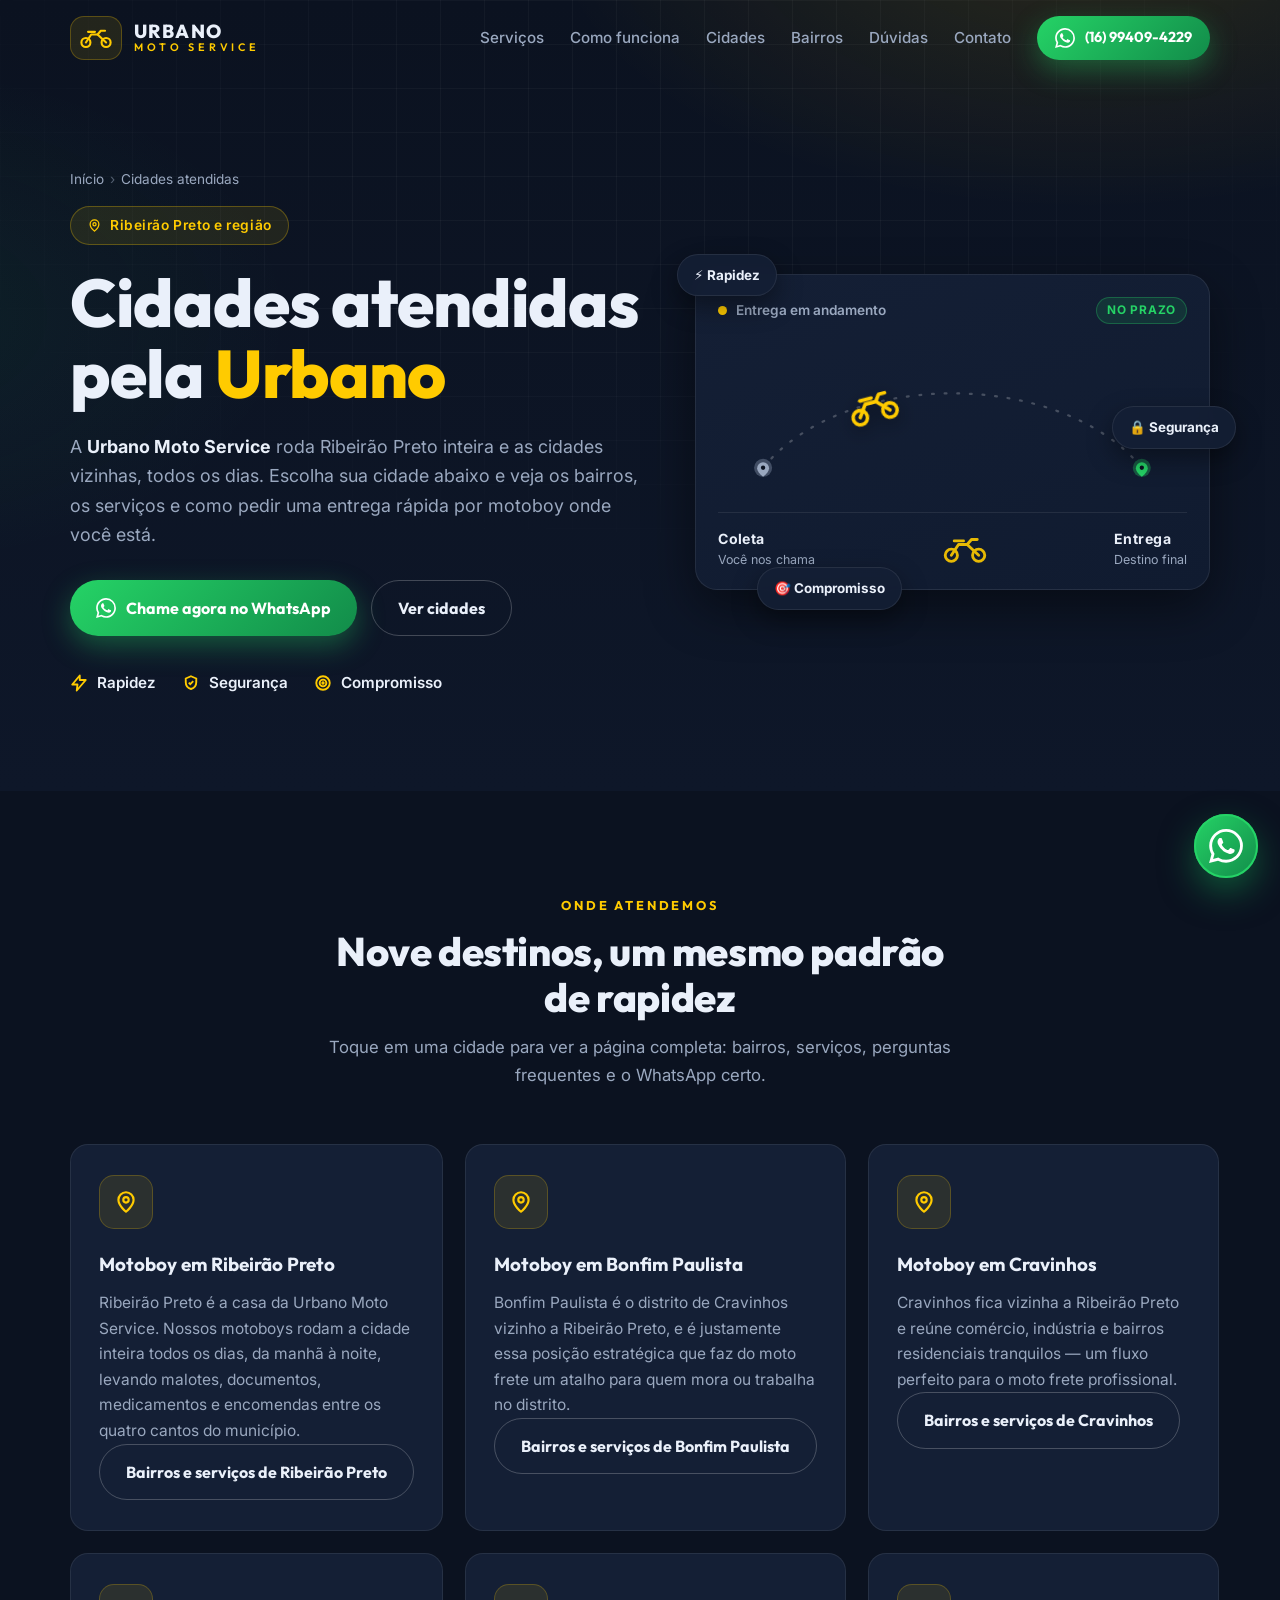
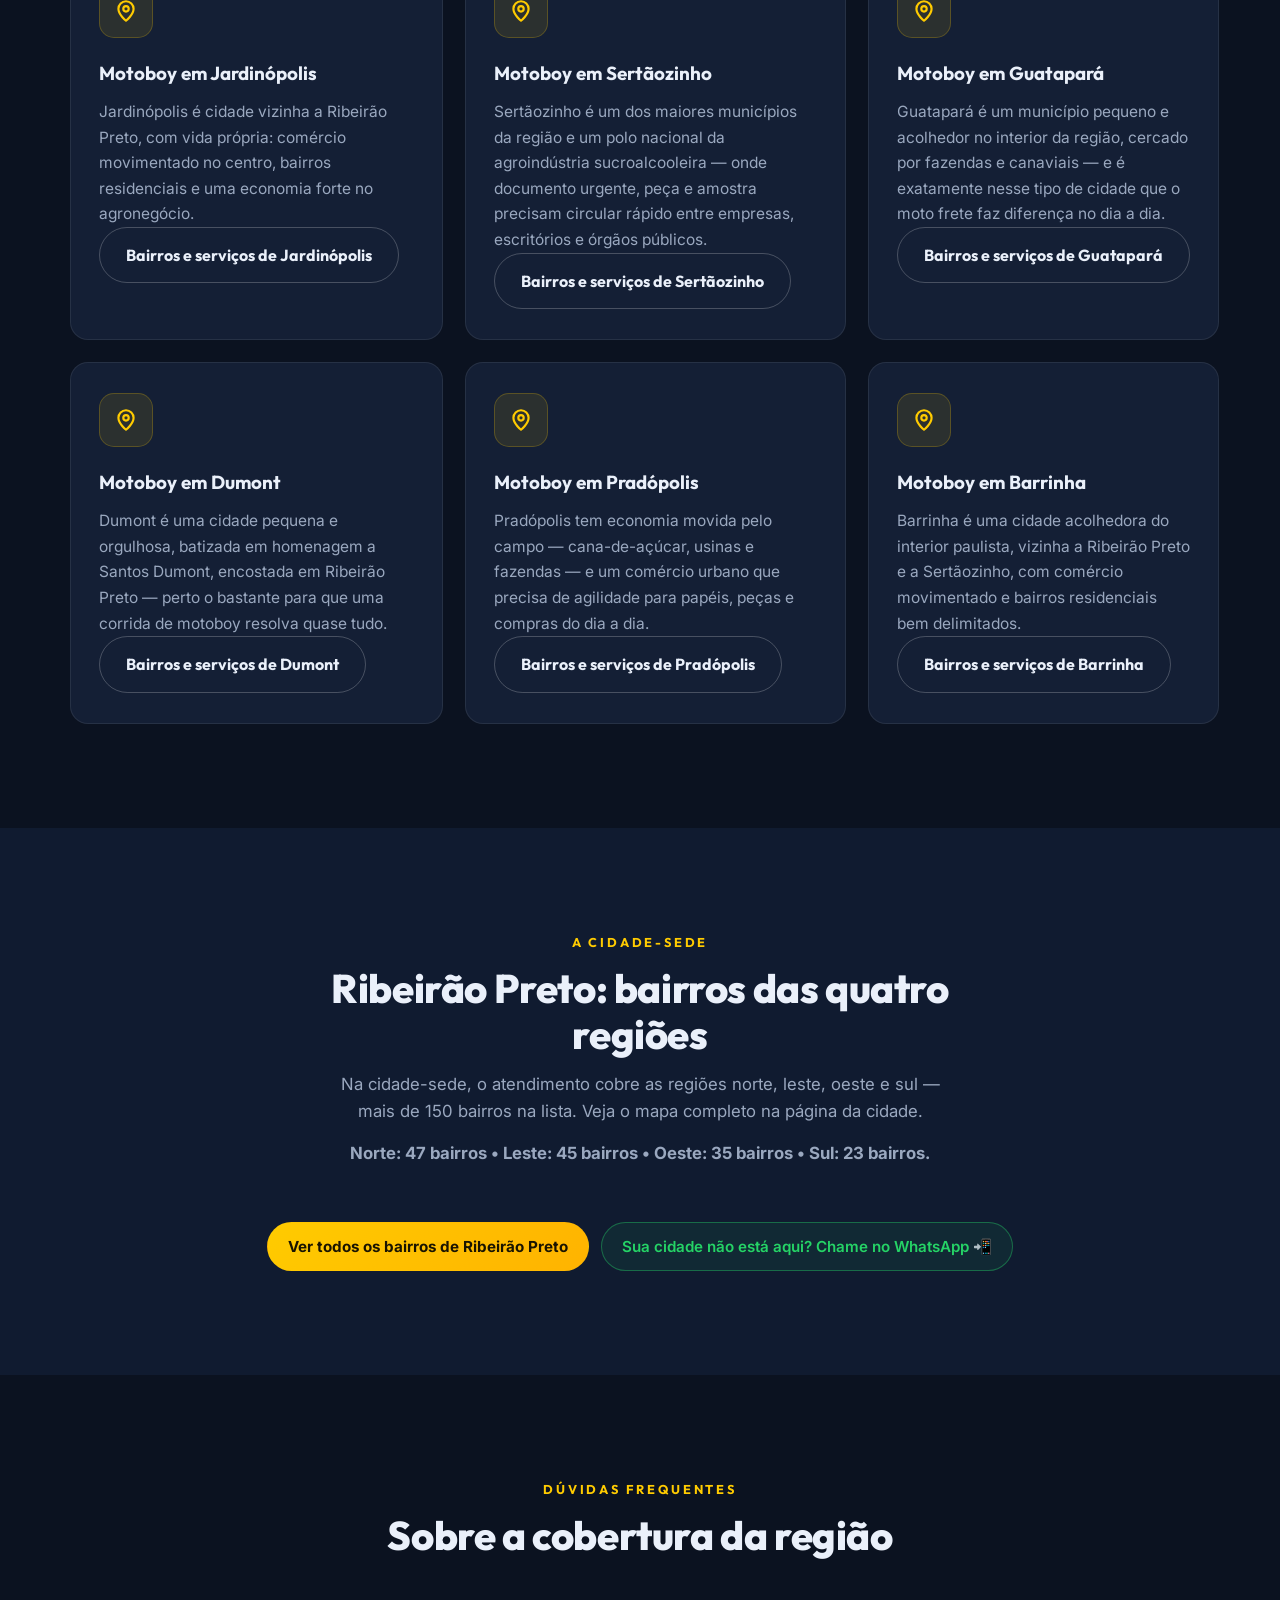
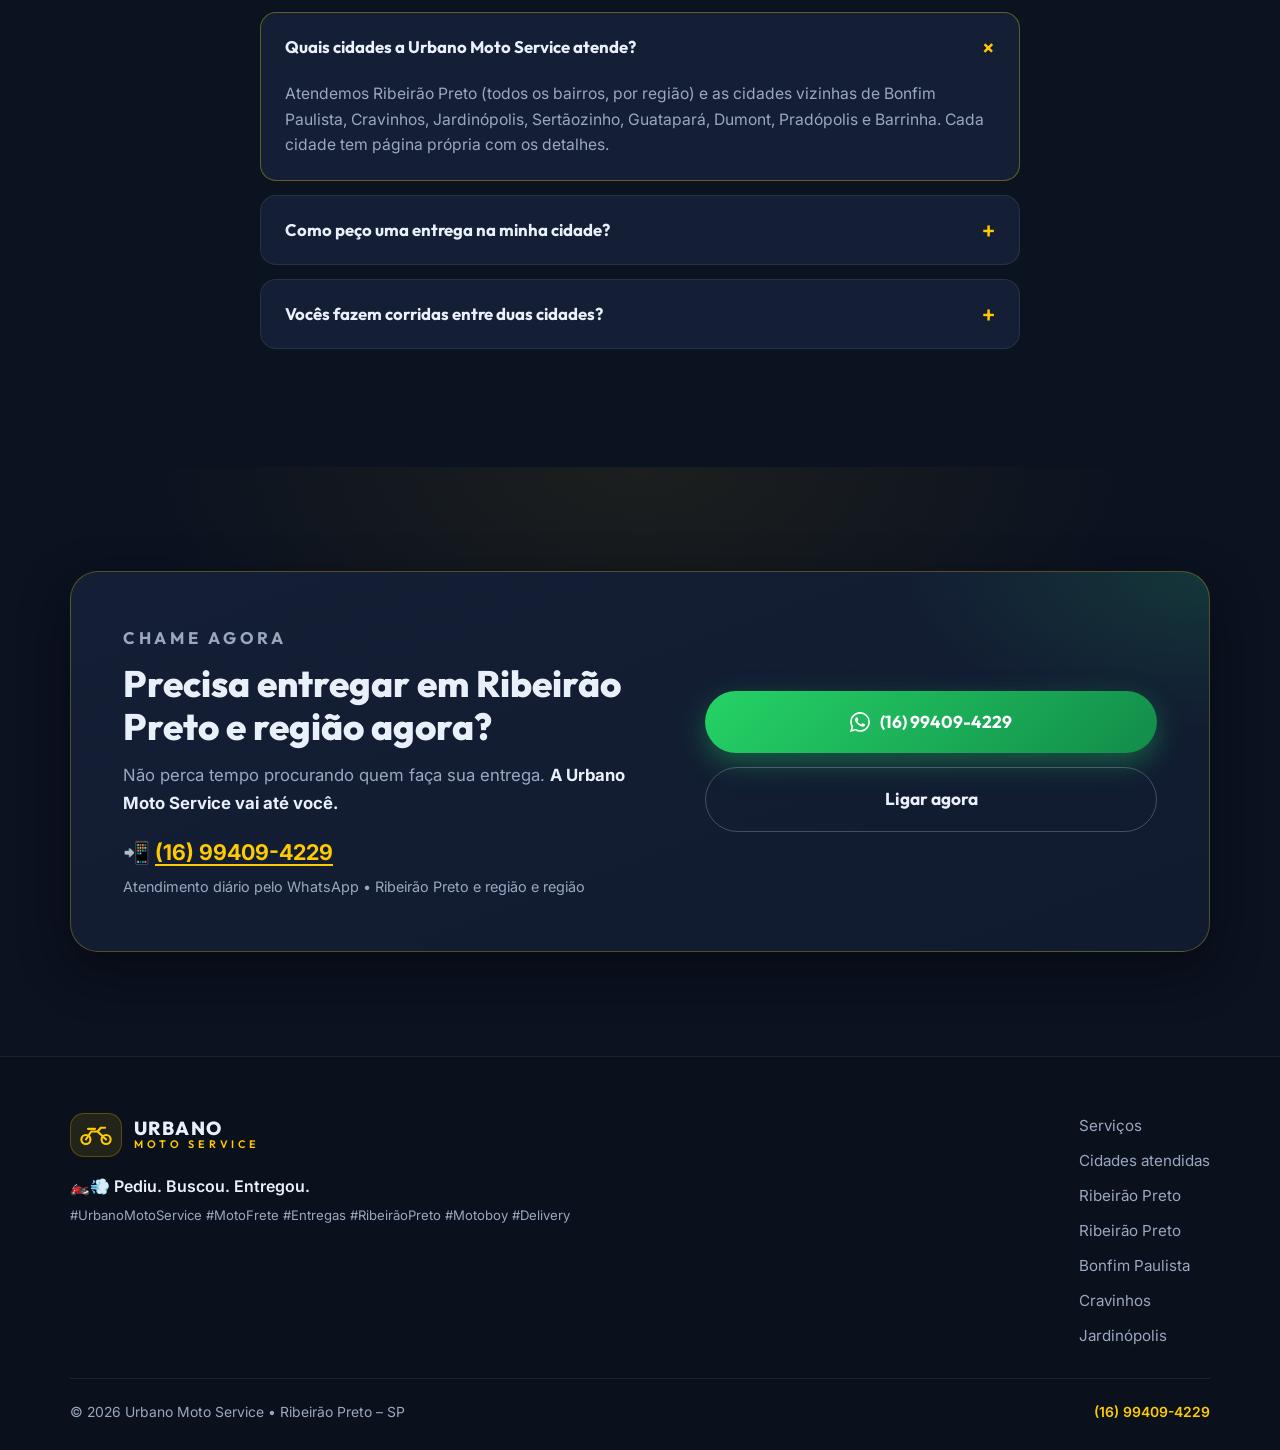
==== cidades-atendidas/index.html @ 1e32a09d "SEO regional estilo Loggi: paginas por cidade com bairros, hub cidades-atendidas, novo WhatsApp (16)" ====
<!DOCTYPE html>
<html lang="pt-BR">
<head>
  <meta charset="UTF-8">
  <meta name="viewport" content="width=device-width, initial-scale=1.0">
  <title>Cidades Atendidas | Urbano Moto Service — Ribeirão Preto e Região</title>
  <meta name="description" content="Conheça as cidades e bairros atendidos pela Urbano Moto Service: Ribeirão Preto, Bonfim Paulista, Cravinhos, Jardinópolis, Sertãozinho, Guatapará, Dumont, Pradópolis e Barrinha. WhatsApp (16) 99409-4229.">
  <meta name="author" content="Urbano Moto Service">
  <meta name="robots" content="index, follow, max-image-preview:large, max-snippet:-1, max-video-preview:-1">
  <meta name="geo.region" content="BR-SP">
  <meta name="geo.placename" content="Ribeirão Preto">
  <meta name="theme-color" content="#0B1220">
  <link rel="canonical" href="https://entregasribeiraopreto.com.br/cidades-atendidas/">
  <link rel="icon" href="data:image/svg+xml,%3Csvg xmlns='http://www.w3.org/2000/svg' viewBox='0 0 64 64'%3E%3Crect width='64' height='64' rx='14' fill='%23FFCB00'/%3E%3Ccircle cx='18' cy='42' r='9' fill='none' stroke='%230B1220' stroke-width='5'/%3E%3Ccircle cx='47' cy='42' r='9' fill='none' stroke='%230B1220' stroke-width='5'/%3E%3Cpath d='M18 42 27 26h11l9 16' fill='none' stroke='%230B1220' stroke-width='5' stroke-linecap='round' stroke-linejoin='round'/%3E%3Cpath d='M38 26l5-8h7' fill='none' stroke='%230B1220' stroke-width='5' stroke-linecap='round'/%3E%3C/svg%3E">

  <meta property="og:type" content="website">
  <meta property="og:site_name" content="Urbano Moto Service">
  <meta property="og:title" content="Cidades Atendidas | Urbano Moto Service — Ribeirão Preto e Região">
  <meta property="og:description" content="Pediu. Buscou. Entregou. Cidades e bairros atendidos pela Urbano Moto Service na região de Ribeirão Preto. WhatsApp (16) 99409-4229.">
  <meta property="og:url" content="https://entregasribeiraopreto.com.br/cidades-atendidas/">
  <meta property="og:locale" content="pt_BR">
  <meta property="og:image" content="https://entregasribeiraopreto.com.br/og-image.png">
  <meta property="og:image:type" content="image/png">
  <meta property="og:image:width" content="1200">
  <meta property="og:image:height" content="630">

  <meta name="twitter:card" content="summary_large_image">
  <meta name="twitter:title" content="Cidades Atendidas | Urbano Moto Service — Ribeirão Preto e Região">
  <meta name="twitter:description" content="Cidades e bairros atendidos pela Urbano Moto Service na região de Ribeirão Preto.">

  <link rel="preconnect" href="https://fonts.googleapis.com">
  <link rel="preconnect" href="https://fonts.gstatic.com" crossorigin>
  <link href="https://fonts.googleapis.com/css2?family=Inter:wght@400;500;600&family=Outfit:wght@500;600;700;800&display=swap" rel="stylesheet">
  <link rel="stylesheet" href="/css/style.css">

  <script type="application/ld+json">
  {
  "@context": "https://schema.org",
  "@type": "LocalBusiness",
  "@id": "https://entregasribeiraopreto.com.br/cidades-atendidas/#business",
  "name": "Urbano Moto Service",
  "slogan": "Pediu. Buscou. Entregou.",
  "telephone": "+5516994094229",
  "url": "https://entregasribeiraopreto.com.br/cidades-atendidas/",
  "image": "https://entregasribeiraopreto.com.br/og-image.png",
  "priceRange": "$",
  "address": {
    "@type": "PostalAddress",
    "streetAddress": "Rua Milton José Robusti, 75",
    "addressLocality": "Ribeirão Preto",
    "addressRegion": "SP",
    "postalCode": "14021-613",
    "addressCountry": "BR"
  },
  "areaServed": [
    {
      "@type": "City",
      "name": "Ribeirão Preto"
    },
    {
      "@type": "City",
      "name": "Bonfim Paulista"
    },
    {
      "@type": "City",
      "name": "Cravinhos"
    },
    {
      "@type": "City",
      "name": "Jardinópolis"
    },
    {
      "@type": "City",
      "name": "Sertãozinho"
    },
    {
      "@type": "City",
      "name": "Guatapará"
    },
    {
      "@type": "City",
      "name": "Dumont"
    },
    {
      "@type": "City",
      "name": "Pradópolis"
    },
    {
      "@type": "City",
      "name": "Barrinha"
    }
  ],
  "contactPoint": {
    "@type": "ContactPoint",
    "contactType": "customer service",
    "telephone": "+5516994094229",
    "url": "https://wa.me/5516994094229",
    "availableLanguage": [
      "pt-BR"
    ]
  }
}
  </script>
</head>
<body id="inicio">

  <header class="header" id="header">
    <div class="container header-inner">
      <a href="/" class="brand" aria-label="Urbano Moto Service — início">
        <span class="brand-badge"><svg viewBox="0 0 64 44" fill="none" stroke="currentColor" stroke-width="4" stroke-linecap="round" stroke-linejoin="round" aria-hidden="true"><circle cx="13" cy="31" r="8.5"/><circle cx="51" cy="31" r="8.5"/><path d="M13 31 L23 16 H35 L51 31"/><path d="M35 16 L41 9 H49"/><path d="M17 11 H30"/></svg></span>
        <span class="brand-text">
          <strong>URBANO</strong>
          <small>MOTO SERVICE</small>
        </span>
      </a>
      <nav class="nav" id="nav" aria-label="Navegação principal">
        <a href="/#servicos">Serviços</a>
        <a href="/#como-funciona">Como funciona</a>
        <a href="/cidades-atendidas/">Cidades</a>
        <a href="#bairros">Bairros</a>
        <a href="#faq">Dúvidas</a>
        <a href="#contato">Contato</a>
        <a class="btn btn-wa btn-sm nav-cta" target="_blank" rel="noopener" href="https://wa.me/5516994094229?text=Ol%C3%A1%21%20Vim%20pelo%20site%20da%20Urbano%20Moto%20Service%20e%20quero%20solicitar%20uma%20entrega%20em%20Ribeir%C3%A3o%20Preto%20e%20regi%C3%A3o.">
          <svg viewBox="0 0 24 24" aria-hidden="true"><path fill="currentColor" d="M17.472 14.382c-.297-.149-1.758-.867-2.03-.967-.273-.099-.471-.148-.67.15-.197.297-.767.966-.94 1.164-.173.199-.347.223-.644.075-.297-.15-1.255-.463-2.39-1.475-.883-.788-1.48-1.761-1.653-2.059-.173-.297-.018-.458.13-.606.134-.133.298-.347.446-.52.149-.174.198-.298.298-.497.099-.198.05-.371-.025-.52-.075-.149-.669-1.612-.916-2.207-.242-.579-.487-.5-.669-.51-.173-.008-.371-.01-.57-.01-.198 0-.52.074-.792.372-.272.297-1.04 1.016-1.04 2.479 0 1.462 1.065 2.875 1.213 3.074.149.198 2.096 3.2 5.077 4.487.709.306 1.262.489 1.694.625.712.227 1.36.195 1.871.118.571-.085 1.758-.719 2.006-1.413.248-.694.248-1.289.173-1.413-.074-.124-.272-.198-.57-.347m-5.421 7.403h-.004a9.87 9.87 0 0 1-5.031-1.378l-.361-.214-3.741.982.998-3.648-.235-.374a9.86 9.86 0 0 1-1.51-5.26c.001-5.45 4.436-9.884 9.888-9.884 2.64 0 5.122 1.03 6.988 2.898a9.825 9.825 0 0 1 2.893 6.994c-.003 5.45-4.437 9.884-9.885 9.884m8.413-18.297A11.815 11.815 0 0 0 12.05 0C5.495 0 .16 5.335.157 11.892c0 2.096.547 4.142 1.588 5.945L.057 24l6.305-1.654a11.882 11.882 0 0 0 5.683 1.448h.005c6.554 0 11.89-5.335 11.893-11.893a11.821 11.821 0 0 0-3.48-8.413Z"/></svg>
          (16) 99409-4229
        </a>
      </nav>
      <button class="nav-toggle" id="nav-toggle" aria-label="Abrir menu" aria-expanded="false" aria-controls="nav">
        <span></span><span></span><span></span>
      </button>
    </div>
  </header>

  <main>
    <!-- ===================== HERO ===================== -->
    <section class="hero">
      <div class="hero-bg" aria-hidden="true"></div>
      <div class="container hero-grid">
        <div class="hero-copy">
          <nav class="breadcrumbs" aria-label="Você está aqui">
            <a href="/">Início</a><span class="bc-sep">›</span>
            <span>Cidades atendidas</span>
          </nav>
          <p class="hero-tag"><svg viewBox="0 0 24 24" fill="none" stroke="currentColor" stroke-width="2" aria-hidden="true"><path d="M12 21s-7-5.5-7-11a7 7 0 0 1 14 0c0 5.5-7 11-7 11z"/><circle cx="12" cy="10" r="2.5"/></svg> Ribeirão Preto e região</p>
          <h1>Cidades atendidas pela <em>Urbano</em></h1>
          <p class="hero-sub">
            A <strong>Urbano Moto Service</strong> roda Ribeirão Preto inteira e as cidades vizinhas,
            todos os dias. Escolha sua cidade abaixo e veja os bairros, os serviços e como pedir
            uma entrega rápida por motoboy onde você está.
          </p>
          <div class="hero-actions">
            <a class="btn btn-wa" target="_blank" rel="noopener" href="https://wa.me/5516994094229?text=Ol%C3%A1%21%20Vim%20pelo%20site%20da%20Urbano%20Moto%20Service%20e%20quero%20solicitar%20uma%20entrega%20em%20Ribeir%C3%A3o%20Preto%20e%20regi%C3%A3o.">
              <svg viewBox="0 0 24 24" aria-hidden="true"><path fill="currentColor" d="M17.472 14.382c-.297-.149-1.758-.867-2.03-.967-.273-.099-.471-.148-.67.15-.197.297-.767.966-.94 1.164-.173.199-.347.223-.644.075-.297-.15-1.255-.463-2.39-1.475-.883-.788-1.48-1.761-1.653-2.059-.173-.297-.018-.458.13-.606.134-.133.298-.347.446-.52.149-.174.198-.298.298-.497.099-.198.05-.371-.025-.52-.075-.149-.669-1.612-.916-2.207-.242-.579-.487-.5-.669-.51-.173-.008-.371-.01-.57-.01-.198 0-.52.074-.792.372-.272.297-1.04 1.016-1.04 2.479 0 1.462 1.065 2.875 1.213 3.074.149.198 2.096 3.2 5.077 4.487.709.306 1.262.489 1.694.625.712.227 1.36.195 1.871.118.571-.085 1.758-.719 2.006-1.413.248-.694.248-1.289.173-1.413-.074-.124-.272-.198-.57-.347m-5.421 7.403h-.004a9.87 9.87 0 0 1-5.031-1.378l-.361-.214-3.741.982.998-3.648-.235-.374a9.86 9.86 0 0 1-1.51-5.26c.001-5.45 4.436-9.884 9.888-9.884 2.64 0 5.122 1.03 6.988 2.898a9.825 9.825 0 0 1 2.893 6.994c-.003 5.45-4.437 9.884-9.885 9.884m8.413-18.297A11.815 11.815 0 0 0 12.05 0C5.495 0 .16 5.335.157 11.892c0 2.096.547 4.142 1.588 5.945L.057 24l6.305-1.654a11.882 11.882 0 0 0 5.683 1.448h.005c6.554 0 11.89-5.335 11.893-11.893a11.821 11.821 0 0 0-3.48-8.413Z"/></svg>
              Chame agora no WhatsApp
            </a>
            <a class="btn btn-ghost" href="#cidades">Ver cidades</a>
          </div>
          <ul class="hero-feats">
            <li><svg viewBox="0 0 24 24" fill="none" stroke="currentColor" stroke-width="2.5" aria-hidden="true"><path d="M13 2 3 14h7l-1 8 12-14h-8l0-6z" stroke-linejoin="round"/></svg> Rapidez</li>
            <li><svg viewBox="0 0 24 24" fill="none" stroke="currentColor" stroke-width="2.5" aria-hidden="true"><path d="M12 3l7 3v5c0 5-3.5 8-7 9-3.5-1-7-4-7-9V6l7-3z"/><path d="M9 11.5l2 2 4-4"/></svg> Segurança</li>
            <li><svg viewBox="0 0 24 24" fill="none" stroke="currentColor" stroke-width="2.5" aria-hidden="true"><circle cx="12" cy="12" r="9"/><circle cx="12" cy="12" r="4.5"/><circle cx="12" cy="12" r="1" fill="currentColor"/></svg> Compromisso</li>
          </ul>
        </div>

        <div class="hero-visual" aria-hidden="true">
          <div class="route-card">
            <div class="route-card-head">
              <span class="route-dot"></span> Entrega em andamento
              <span class="route-eta">no prazo</span>
            </div>
            <svg class="route-svg" viewBox="0 0 520 210">
              <path class="route-path" d="M50 155 C140 45 380 45 470 155" />
              <g class="pin pin-start" transform="translate(50,155)">
                <circle class="pulse" r="10"/>
                <path d="M0 10c-4.4-3.6-6.6-6.4-6.6-9.4a6.6 6.6 0 1 1 13.2 0c0 3-2.2 5.8-6.6 9.4z"/>
                <circle cx="0" cy="0" r="2.4"/>
              </g>
              <g class="pin pin-end" transform="translate(470,155)">
                <circle class="pulse" r="10"/>
                <path d="M0 10c-4.4-3.6-6.6-6.4-6.6-9.4a6.6 6.6 0 1 1 13.2 0c0 3-2.2 5.8-6.6 9.4z"/>
                <circle cx="0" cy="0" r="2.4"/>
              </g>
              <g class="moto-rider">
                <animateMotion dur="9s" repeatCount="indefinite" rotate="auto" path="M50 155 C140 45 380 45 470 155"/>
                <g fill="none" stroke="#FFCB00" stroke-width="4" stroke-linecap="round" stroke-linejoin="round">
                  <circle cx="-17" cy="12" r="8"/>
                  <circle cx="17" cy="12" r="8"/>
                  <path d="M-17 12 L-8 -1 H4 L17 12"/>
                  <path d="M4 -1 L9 -8 H16"/>
                  <path d="M-13 -6 H0"/>
                </g>
              </g>
            </svg>
            <div class="route-card-foot">
              <div><strong>Coleta</strong><span>Você nos chama</span></div>
              <div class="route-card-foot-mid"><svg viewBox="0 0 64 44" fill="none" stroke="#FFCB00" stroke-width="4" stroke-linecap="round" stroke-linejoin="round"><circle cx="13" cy="31" r="8.5"/><circle cx="51" cy="31" r="8.5"/><path d="M13 31 L23 16 H35 L51 31"/><path d="M35 16 L41 9 H49"/><path d="M17 11 H30"/></svg></div>
              <div><strong>Entrega</strong><span>Destino final</span></div>
            </div>
          </div>
          <div class="chip chip-1">⚡ Rapidez</div>
          <div class="chip chip-2">🔒 Segurança</div>
          <div class="chip chip-3">🎯 Compromisso</div>
        </div>
      </div>
    </section>

    <!-- ===================== CIDADES ===================== -->
    <section class="section" id="cidades">
      <div class="container">
        <div class="section-head reveal">
          <p class="kicker">Onde atendemos</p>
          <h2>Nove destinos, um mesmo padrão de rapidez</h2>
          <p class="section-sub">Toque em uma cidade para ver a página completa: bairros, serviços, perguntas frequentes e o WhatsApp certo.</p>
        </div>
        <div class="grid grid-3">
          <article class="card reveal">
            <div class="card-icon"><svg viewBox="0 0 24 24" fill="none" stroke="currentColor" stroke-width="2" stroke-linecap="round" stroke-linejoin="round" aria-hidden="true"><path d="M12 21s-7-5.5-7-11a7 7 0 0 1 14 0c0 5.5-7 11-7 11z"/><circle cx="12" cy="10" r="2.5"/></svg></div>
            <h3>Motoboy em Ribeirão Preto</h3>
            <p>Ribeirão Preto é a casa da Urbano Moto Service. Nossos motoboys rodam a cidade inteira todos os dias, da manhã à noite, levando malotes, documentos, medicamentos e encomendas entre os quatro cantos do município.</p>
            <a class="btn btn-ghost" href="/entrega-rapida-por-motoboys-em-ribeirao-preto/">Bairros e serviços de Ribeirão Preto</a>
          </article>
          <article class="card reveal">
            <div class="card-icon"><svg viewBox="0 0 24 24" fill="none" stroke="currentColor" stroke-width="2" stroke-linecap="round" stroke-linejoin="round" aria-hidden="true"><path d="M12 21s-7-5.5-7-11a7 7 0 0 1 14 0c0 5.5-7 11-7 11z"/><circle cx="12" cy="10" r="2.5"/></svg></div>
            <h3>Motoboy em Bonfim Paulista</h3>
            <p>Bonfim Paulista é o distrito de Cravinhos vizinho a Ribeirão Preto, e é justamente essa posição estratégica que faz do moto frete um atalho para quem mora ou trabalha no distrito.</p>
            <a class="btn btn-ghost" href="/entrega-rapida-por-motoboys-em-bonfim-paulista/">Bairros e serviços de Bonfim Paulista</a>
          </article>
          <article class="card reveal">
            <div class="card-icon"><svg viewBox="0 0 24 24" fill="none" stroke="currentColor" stroke-width="2" stroke-linecap="round" stroke-linejoin="round" aria-hidden="true"><path d="M12 21s-7-5.5-7-11a7 7 0 0 1 14 0c0 5.5-7 11-7 11z"/><circle cx="12" cy="10" r="2.5"/></svg></div>
            <h3>Motoboy em Cravinhos</h3>
            <p>Cravinhos fica vizinha a Ribeirão Preto e reúne comércio, indústria e bairros residenciais tranquilos — um fluxo perfeito para o moto frete profissional.</p>
            <a class="btn btn-ghost" href="/entrega-rapida-por-motoboys-em-cravinhos/">Bairros e serviços de Cravinhos</a>
          </article>
          <article class="card reveal">
            <div class="card-icon"><svg viewBox="0 0 24 24" fill="none" stroke="currentColor" stroke-width="2" stroke-linecap="round" stroke-linejoin="round" aria-hidden="true"><path d="M12 21s-7-5.5-7-11a7 7 0 0 1 14 0c0 5.5-7 11-7 11z"/><circle cx="12" cy="10" r="2.5"/></svg></div>
            <h3>Motoboy em Jardinópolis</h3>
            <p>Jardinópolis é cidade vizinha a Ribeirão Preto, com vida própria: comércio movimentado no centro, bairros residenciais e uma economia forte no agronegócio.</p>
            <a class="btn btn-ghost" href="/entrega-rapida-por-motoboys-em-jardinopolis/">Bairros e serviços de Jardinópolis</a>
          </article>
          <article class="card reveal">
            <div class="card-icon"><svg viewBox="0 0 24 24" fill="none" stroke="currentColor" stroke-width="2" stroke-linecap="round" stroke-linejoin="round" aria-hidden="true"><path d="M12 21s-7-5.5-7-11a7 7 0 0 1 14 0c0 5.5-7 11-7 11z"/><circle cx="12" cy="10" r="2.5"/></svg></div>
            <h3>Motoboy em Sertãozinho</h3>
            <p>Sertãozinho é um dos maiores municípios da região e um polo nacional da agroindústria sucroalcooleira — onde documento urgente, peça e amostra precisam circular rápido entre empresas, escritórios e órgãos públicos.</p>
            <a class="btn btn-ghost" href="/entrega-rapida-por-motoboys-em-sertaozinho/">Bairros e serviços de Sertãozinho</a>
          </article>
          <article class="card reveal">
            <div class="card-icon"><svg viewBox="0 0 24 24" fill="none" stroke="currentColor" stroke-width="2" stroke-linecap="round" stroke-linejoin="round" aria-hidden="true"><path d="M12 21s-7-5.5-7-11a7 7 0 0 1 14 0c0 5.5-7 11-7 11z"/><circle cx="12" cy="10" r="2.5"/></svg></div>
            <h3>Motoboy em Guatapará</h3>
            <p>Guatapará é um município pequeno e acolhedor no interior da região, cercado por fazendas e canaviais — e é exatamente nesse tipo de cidade que o moto frete faz diferença no dia a dia.</p>
            <a class="btn btn-ghost" href="/entrega-rapida-por-motoboys-em-guatapara/">Bairros e serviços de Guatapará</a>
          </article>
          <article class="card reveal">
            <div class="card-icon"><svg viewBox="0 0 24 24" fill="none" stroke="currentColor" stroke-width="2" stroke-linecap="round" stroke-linejoin="round" aria-hidden="true"><path d="M12 21s-7-5.5-7-11a7 7 0 0 1 14 0c0 5.5-7 11-7 11z"/><circle cx="12" cy="10" r="2.5"/></svg></div>
            <h3>Motoboy em Dumont</h3>
            <p>Dumont é uma cidade pequena e orgulhosa, batizada em homenagem a Santos Dumont, encostada em Ribeirão Preto — perto o bastante para que uma corrida de motoboy resolva quase tudo.</p>
            <a class="btn btn-ghost" href="/entrega-rapida-por-motoboys-em-dumont/">Bairros e serviços de Dumont</a>
          </article>
          <article class="card reveal">
            <div class="card-icon"><svg viewBox="0 0 24 24" fill="none" stroke="currentColor" stroke-width="2" stroke-linecap="round" stroke-linejoin="round" aria-hidden="true"><path d="M12 21s-7-5.5-7-11a7 7 0 0 1 14 0c0 5.5-7 11-7 11z"/><circle cx="12" cy="10" r="2.5"/></svg></div>
            <h3>Motoboy em Pradópolis</h3>
            <p>Pradópolis tem economia movida pelo campo — cana-de-açúcar, usinas e fazendas — e um comércio urbano que precisa de agilidade para papéis, peças e compras do dia a dia.</p>
            <a class="btn btn-ghost" href="/entrega-rapida-por-motoboys-em-pradopolis/">Bairros e serviços de Pradópolis</a>
          </article>
          <article class="card reveal">
            <div class="card-icon"><svg viewBox="0 0 24 24" fill="none" stroke="currentColor" stroke-width="2" stroke-linecap="round" stroke-linejoin="round" aria-hidden="true"><path d="M12 21s-7-5.5-7-11a7 7 0 0 1 14 0c0 5.5-7 11-7 11z"/><circle cx="12" cy="10" r="2.5"/></svg></div>
            <h3>Motoboy em Barrinha</h3>
            <p>Barrinha é uma cidade acolhedora do interior paulista, vizinha a Ribeirão Preto e a Sertãozinho, com comércio movimentado e bairros residenciais bem delimitados.</p>
            <a class="btn btn-ghost" href="/entrega-rapida-por-motoboys-em-barrinha/">Bairros e serviços de Barrinha</a>
          </article>
        </div>
      </div>
    </section>

    <!-- ===================== RIBEIRÃO PRETO RESUMO ===================== -->
    <section class="section section-alt" id="ribeirao-preto">
      <div class="container container-narrow">
        <div class="section-head reveal">
          <p class="kicker">A cidade-sede</p>
          <h2>Ribeirão Preto: bairros das quatro regiões</h2>
          <p class="section-sub">Na cidade-sede, o atendimento cobre as regiões norte, leste, oeste e sul — mais de 150 bairros na lista. Veja o mapa completo na página da cidade.</p>
          <p class="section-sub"><strong>Norte: 47 bairros • Leste: 45 bairros • Oeste: 35 bairros • Sul: 23 bairros.</strong></p>
        </div>
        <ul class="chips reveal">
          <li class="chip-city chip-city-main"><a href="/entrega-rapida-por-motoboys-em-ribeirao-preto/">Ver todos os bairros de Ribeirão Preto</a></li>
          <li class="chip-city chip-city-cta"><a target="_blank" rel="noopener" href="https://wa.me/5516994094229?text=Ol%C3%A1!%20Quero%20saber%20se%20voc%C3%AAs%20atendem%20a%20minha%20cidade.%20Chamei%20pelo%20site.">Sua cidade não está aqui? Chame no WhatsApp 📲</a></li>
        </ul>
      </div>
    </section>

    <!-- ===================== FAQ ===================== -->
    <section class="section" id="faq">
      <div class="container container-narrow">
        <div class="section-head reveal">
          <p class="kicker">Dúvidas frequentes</p>
          <h2>Sobre a cobertura da região</h2>
        </div>
        <details class="faq reveal" open>
          <summary>Quais cidades a Urbano Moto Service atende?</summary>
          <p>Atendemos Ribeirão Preto (todos os bairros, por região) e as cidades vizinhas de Bonfim Paulista, Cravinhos, Jardinópolis, Sertãozinho, Guatapará, Dumont, Pradópolis e Barrinha. Cada cidade tem página própria com os detalhes.</p>
        </details>
        <details class="faq reveal">
          <summary>Como peço uma entrega na minha cidade?</summary>
          <p>Chame no WhatsApp (16) 99409-4229 com o endereço de coleta, o destino e o que será entregue. Você recebe valor e prazo fechados antes da corrida, com aviso de coleta e confirmação de entrega.</p>
        </details>
        <details class="faq reveal">
          <summary>Vocês fazem corridas entre duas cidades?</summary>
          <p>Sim. As rotas entre Ribeirão Preto e as cidades da região são um dos serviços mais pedidos — ideal para empresas, farmácias e comércios que dependem de documentos e encomendas circulando rápido.</p>
        </details>
      </div>
    </section>

    <!-- ===================== CONTATO ===================== -->
    <section class="section contact" id="contato">
      <div class="container">
        <div class="contact-card reveal">
          <div class="contact-copy">
            <p class="kicker kicker-light">Chame agora</p>
            <h2>Precisa entregar em Ribeirão Preto e região agora?</h2>
            <p>Não perca tempo procurando quem faça sua entrega. <strong>A Urbano Moto Service vai até você.</strong></p>
            <p class="contact-phone">📲 <a href="tel:+5516994094229">(16) 99409-4229</a></p>
            <p class="contact-hours">Atendimento diário pelo WhatsApp • Ribeirão Preto e região e região</p>
          </div>
          <div class="contact-actions">
            <a class="btn btn-wa btn-lg" target="_blank" rel="noopener" href="https://wa.me/5516994094229?text=Ol%C3%A1%21%20Vim%20pelo%20site%20da%20Urbano%20Moto%20Service%20e%20quero%20solicitar%20uma%20entrega%20em%20Ribeir%C3%A3o%20Preto%20e%20regi%C3%A3o.">
              <svg viewBox="0 0 24 24" aria-hidden="true"><path fill="currentColor" d="M17.472 14.382c-.297-.149-1.758-.867-2.03-.967-.273-.099-.471-.148-.67.15-.197.297-.767.966-.94 1.164-.173.199-.347.223-.644.075-.297-.15-1.255-.463-2.39-1.475-.883-.788-1.48-1.761-1.653-2.059-.173-.297-.018-.458.13-.606.134-.133.298-.347.446-.52.149-.174.198-.298.298-.497.099-.198.05-.371-.025-.52-.075-.149-.669-1.612-.916-2.207-.242-.579-.487-.5-.669-.51-.173-.008-.371-.01-.57-.01-.198 0-.52.074-.792.372-.272.297-1.04 1.016-1.04 2.479 0 1.462 1.065 2.875 1.213 3.074.149.198 2.096 3.2 5.077 4.487.709.306 1.262.489 1.694.625.712.227 1.36.195 1.871.118.571-.085 1.758-.719 2.006-1.413.248-.694.248-1.289.173-1.413-.074-.124-.272-.198-.57-.347m-5.421 7.403h-.004a9.87 9.87 0 0 1-5.031-1.378l-.361-.214-3.741.982.998-3.648-.235-.374a9.86 9.86 0 0 1-1.51-5.26c.001-5.45 4.436-9.884 9.888-9.884 2.64 0 5.122 1.03 6.988 2.898a9.825 9.825 0 0 1 2.893 6.994c-.003 5.45-4.437 9.884-9.885 9.884m8.413-18.297A11.815 11.815 0 0 0 12.05 0C5.495 0 .16 5.335.157 11.892c0 2.096.547 4.142 1.588 5.945L.057 24l6.305-1.654a11.882 11.882 0 0 0 5.683 1.448h.005c6.554 0 11.89-5.335 11.893-11.893a11.821 11.821 0 0 0-3.48-8.413Z"/></svg>
              (16) 99409-4229
            </a>
            <a class="btn btn-ghost btn-lg" href="tel:+5516994094229">Ligar agora</a>
          </div>
        </div>
      </div>
    </section>
  </main>

  <footer class="footer">
    <div class="container footer-inner">
      <div class="footer-brand">
        <a href="/" class="brand">
          <span class="brand-badge"><svg viewBox="0 0 64 44" fill="none" stroke="currentColor" stroke-width="4" stroke-linecap="round" stroke-linejoin="round" aria-hidden="true"><circle cx="13" cy="31" r="8.5"/><circle cx="51" cy="31" r="8.5"/><path d="M13 31 L23 16 H35 L51 31"/><path d="M35 16 L41 9 H49"/><path d="M17 11 H30"/></svg></span>
          <span class="brand-text"><strong>URBANO</strong><small>MOTO SERVICE</small></span>
        </a>
        <p class="footer-slogan">🏍️💨 Pediu. Buscou. Entregou.</p>
        <p class="footer-tags">#UrbanoMotoService #MotoFrete #Entregas #RibeirãoPreto #Motoboy #Delivery</p>
      </div>
      <nav class="footer-nav" aria-label="Links do rodapé">
        <a href="/#servicos">Serviços</a>
        <a href="/cidades-atendidas/">Cidades atendidas</a>
        <a href="/entrega-rapida-por-motoboys-em-ribeirao-preto/">Ribeirão Preto</a>
        <a href="/entrega-rapida-por-motoboys-em-ribeirao-preto/">Ribeirão Preto</a>
        <a href="/entrega-rapida-por-motoboys-em-bonfim-paulista/">Bonfim Paulista</a>
        <a href="/entrega-rapida-por-motoboys-em-cravinhos/">Cravinhos</a>
        <a href="/entrega-rapida-por-motoboys-em-jardinopolis/">Jardinópolis</a>
      </nav>
    </div>
    <div class="container footer-base">
      <p>© <span id="year">2026</span> Urbano Moto Service • Ribeirão Preto – SP</p>
      <p><a class="footer-phone" href="tel:+5516994094229">(16) 99409-4229</a></p>
    </div>
  </footer>

  <!-- ===================== WHATSAPP FLUTUANTE ===================== -->
  <a class="float-wa" target="_blank" rel="noopener" aria-label="Chame no WhatsApp: (16) 99409-4229"
     href="https://wa.me/5516994094229?text=Ol%C3%A1%21%20Vim%20pelo%20site%20da%20Urbano%20Moto%20Service%20e%20quero%20solicitar%20uma%20entrega%20em%20Ribeir%C3%A3o%20Preto.">
    <svg viewBox="0 0 24 24" aria-hidden="true"><path fill="currentColor" d="M17.472 14.382c-.297-.149-1.758-.867-2.03-.967-.273-.099-.471-.148-.67.15-.197.297-.767.966-.94 1.164-.173.199-.347.223-.644.075-.297-.15-1.255-.463-2.39-1.475-.883-.788-1.48-1.761-1.653-2.059-.173-.297-.018-.458.13-.606.134-.133.298-.347.446-.52.149-.174.198-.298.298-.497.099-.198.05-.371-.025-.52-.075-.149-.669-1.612-.916-2.207-.242-.579-.487-.5-.669-.51-.173-.008-.371-.01-.57-.01-.198 0-.52.074-.792.372-.272.297-1.04 1.016-1.04 2.479 0 1.462 1.065 2.875 1.213 3.074.149.198 2.096 3.2 5.077 4.487.709.306 1.262.489 1.694.625.712.227 1.36.195 1.871.118.571-.085 1.758-.719 2.006-1.413.248-.694.248-1.289.173-1.413-.074-.124-.272-.198-.57-.347m-5.421 7.403h-.004a9.87 9.87 0 0 1-5.031-1.378l-.361-.214-3.741.982.998-3.648-.235-.374a9.86 9.86 0 0 1-1.51-5.26c.001-5.45 4.436-9.884 9.888-9.884 2.64 0 5.122 1.03 6.988 2.898a9.825 9.825 0 0 1 2.893 6.994c-.003 5.45-4.437 9.884-9.885 9.884m8.413-18.297A11.815 11.815 0 0 0 12.05 0C5.495 0 .16 5.335.157 11.892c0 2.096.547 4.142 1.588 5.945L.057 24l6.305-1.654a11.882 11.882 0 0 0 5.683 1.448h.005c6.554 0 11.89-5.335 11.893-11.893a11.821 11.821 0 0 0-3.48-8.413Z"/></svg>
    <span class="float-wa-tip">Pediu. Buscou. Entregou.<br><strong>Chame no WhatsApp</strong></span>
  </a>

  <script src="/js/main.js"></script>
</body>
</html>
---- css/style.css ----
/* ============================================================
   URBANO MOTO SERVICE — Ribeirão Preto e região
   Site institucional publicado via GitHub Pages
   ============================================================ */

:root {
  --bg: #0B1220;
  --bg-2: #0E1729;
  --bg-alt: #101B30;
  --card: #141F35;
  --card-2: #182545;
  --line: rgba(255, 255, 255, 0.08);
  --text: #EAF0FA;
  --muted: #9AA8BF;
  --accent: #FFCB00;
  --accent-2: #FFB300;
  --accent-ink: #1A1400;
  --wa: #25D366;
  --wa-dark: #128C4A;
  --radius: 18px;
  --shadow: 0 18px 50px rgba(0, 0, 0, 0.45);
  --font-title: "Outfit", "Segoe UI", system-ui, sans-serif;
  --font-body: "Inter", "Segoe UI", system-ui, sans-serif;
}

* { margin: 0; padding: 0; box-sizing: border-box; }

html { scroll-behavior: smooth; }

body {
  font-family: var(--font-body);
  background: var(--bg);
  color: var(--text);
  line-height: 1.65;
  -webkit-font-smoothing: antialiased;
  overflow-x: hidden;
}

img, svg { display: block; }
a { color: inherit; text-decoration: none; }
ul, ol { list-style: none; }
section { scroll-margin-top: 86px; }

.container { width: min(1140px, 92%); margin-inline: auto; }
.container-narrow { width: min(760px, 92%); }

/* ---------- Header ---------- */
.header {
  position: fixed;
  inset: 0 0 auto 0;
  z-index: 100;
  transition: background 0.3s ease, box-shadow 0.3s ease, border-color 0.3s ease;
  border-bottom: 1px solid transparent;
}
.header.scrolled {
  background: rgba(11, 18, 32, 0.86);
  backdrop-filter: blur(14px);
  -webkit-backdrop-filter: blur(14px);
  border-bottom-color: var(--line);
  box-shadow: 0 8px 30px rgba(0, 0, 0, 0.35);
}
.header-inner {
  display: flex;
  align-items: center;
  justify-content: space-between;
  gap: 16px;
  height: 76px;
}

.brand { display: flex; align-items: center; gap: 12px; }
.brand-badge {
  width: 52px;
  height: 44px;
  display: grid;
  place-items: center;
  color: var(--accent);
  background: rgba(255, 203, 0, 0.1);
  border: 1px solid rgba(255, 203, 0, 0.25);
  border-radius: 14px;
}
.brand-badge svg { width: 34px; height: auto; }
.brand-text { display: flex; flex-direction: column; line-height: 1.05; font-family: var(--font-title); }
.brand-text strong { font-size: 1.18rem; font-weight: 800; letter-spacing: 0.06em; }
.brand-text small { font-size: 0.68rem; font-weight: 600; letter-spacing: 0.34em; color: var(--accent); }

.nav { display: flex; align-items: center; gap: 26px; }
.nav > a:not(.nav-cta) {
  font-size: 0.95rem;
  font-weight: 500;
  color: var(--muted);
  transition: color 0.2s ease;
}
.nav > a:not(.nav-cta):hover { color: var(--text); }

.nav-toggle {
  display: none;
  flex-direction: column;
  gap: 5px;
  background: none;
  border: 0;
  cursor: pointer;
  padding: 8px;
}
.nav-toggle span {
  width: 26px;
  height: 2.5px;
  border-radius: 2px;
  background: var(--text);
  transition: transform 0.3s ease, opacity 0.3s ease;
}
.nav-toggle.active span:nth-child(1) { transform: translateY(7.5px) rotate(45deg); }
.nav-toggle.active span:nth-child(2) { opacity: 0; }
.nav-toggle.active span:nth-child(3) { transform: translateY(-7.5px) rotate(-45deg); }

/* ---------- Buttons ---------- */
.btn {
  display: inline-flex;
  align-items: center;
  justify-content: center;
  gap: 10px;
  font-family: var(--font-title);
  font-weight: 700;
  font-size: 1rem;
  padding: 14px 26px;
  border-radius: 999px;
  border: 0;
  cursor: pointer;
  transition: transform 0.2s ease, box-shadow 0.2s ease, background 0.2s ease, color 0.2s ease;
  white-space: nowrap;
}
.btn svg { width: 20px; height: 20px; flex: none; }
.btn:hover { transform: translateY(-2px); }

.btn-wa {
  background: linear-gradient(135deg, var(--wa) 0%, var(--wa-dark) 100%);
  color: #fff;
  box-shadow: 0 10px 28px rgba(37, 211, 102, 0.35);
}
.btn-wa:hover { box-shadow: 0 14px 34px rgba(37, 211, 102, 0.5); }

.btn-ghost {
  background: transparent;
  color: var(--text);
  border: 1.5px solid rgba(255, 255, 255, 0.22);
}
.btn-ghost:hover { border-color: var(--accent); color: var(--accent); }

.btn-dark {
  background: #0B1220;
  color: var(--accent);
  border: 1.5px solid rgba(255, 203, 0, 0.4);
}
.btn-dark:hover { background: #101B30; }

.btn-sm { padding: 10px 18px; font-size: 0.9rem; }
.btn-lg { padding: 17px 32px; font-size: 1.08rem; }

/* ---------- Hero ---------- */
.hero {
  position: relative;
  padding: 168px 0 96px;
  background:
    radial-gradient(900px 480px at 85% -10%, rgba(255, 203, 0, 0.13), transparent 60%),
    radial-gradient(700px 420px at -10% 40%, rgba(37, 211, 102, 0.07), transparent 60%),
    linear-gradient(180deg, var(--bg) 0%, var(--bg-2) 100%);
  overflow: hidden;
}
.hero-bg {
  position: absolute;
  inset: 0;
  background-image:
    linear-gradient(rgba(255, 255, 255, 0.035) 1px, transparent 1px),
    linear-gradient(90deg, rgba(255, 255, 255, 0.035) 1px, transparent 1px);
  background-size: 44px 44px;
  mask-image: radial-gradient(ellipse 80% 70% at 50% 20%, #000 30%, transparent 75%);
  -webkit-mask-image: radial-gradient(ellipse 80% 70% at 50% 20%, #000 30%, transparent 75%);
  pointer-events: none;
}
.hero-grid {
  position: relative;
  display: grid;
  grid-template-columns: 1.05fr 0.95fr;
  gap: 56px;
  align-items: center;
}

.hero-tag {
  display: inline-flex;
  align-items: center;
  gap: 8px;
  font-size: 0.86rem;
  font-weight: 600;
  letter-spacing: 0.04em;
  color: var(--accent);
  background: rgba(255, 203, 0, 0.09);
  border: 1px solid rgba(255, 203, 0, 0.28);
  border-radius: 999px;
  padding: 7px 16px;
  margin-bottom: 22px;
}
.hero-tag svg { width: 15px; height: 15px; }

.hero h1 {
  font-family: var(--font-title);
  font-size: clamp(2.6rem, 5.4vw, 4.2rem);
  font-weight: 800;
  line-height: 1.06;
  letter-spacing: -0.015em;
}
.hero h1 em {
  font-style: normal;
  color: var(--accent);
  position: relative;
}

.hero-sub {
  margin: 22px 0 30px;
  font-size: 1.12rem;
  color: var(--muted);
  max-width: 34em;
}
.hero-sub strong { color: var(--text); }

.hero-actions { display: flex; flex-wrap: wrap; gap: 14px; }

.hero-feats {
  display: flex;
  flex-wrap: wrap;
  gap: 10px 26px;
  margin-top: 34px;
}
.hero-feats li {
  display: flex;
  align-items: center;
  gap: 9px;
  font-size: 0.95rem;
  font-weight: 600;
  color: var(--text);
}
.hero-feats svg { width: 18px; height: 18px; color: var(--accent); }

/* Hero visual — card de rota */
.hero-visual { position: relative; }

.route-card {
  background: linear-gradient(160deg, var(--card) 0%, #101B30 100%);
  border: 1px solid var(--line);
  border-radius: 22px;
  padding: 22px 22px 18px;
  box-shadow: var(--shadow);
  animation: floaty 7s ease-in-out infinite;
}
.route-card-head {
  display: flex;
  align-items: center;
  gap: 9px;
  font-size: 0.85rem;
  font-weight: 600;
  color: var(--muted);
}
.route-dot {
  width: 9px; height: 9px;
  border-radius: 50%;
  background: var(--accent);
  box-shadow: 0 0 0 0 rgba(255, 203, 0, 0.5);
  animation: blink 2s infinite;
}
.route-eta {
  margin-left: auto;
  font-size: 0.74rem;
  font-weight: 700;
  letter-spacing: 0.06em;
  text-transform: uppercase;
  color: var(--wa);
  background: rgba(37, 211, 102, 0.12);
  border: 1px solid rgba(37, 211, 102, 0.3);
  padding: 3px 10px;
  border-radius: 999px;
}

.route-svg { width: 100%; height: auto; margin: 4px 0 -6px; }
.route-path {
  fill: none;
  stroke: rgba(255, 255, 255, 0.22);
  stroke-width: 2.5;
  stroke-dasharray: 2 12;
  stroke-linecap: round;
}
.pin path { fill: currentColor; stroke: none; }
.pin circle { fill: #0B1220; }
.pin-start { color: #9AA8BF; }
.pin-end { color: var(--wa); }
.pulse {
  fill: currentColor !important;
  opacity: 0.35;
  transform-box: fill-box;
  transform-origin: center;
  animation: pulse-ring 2.4s ease-out infinite;
}
.moto-rider { filter: drop-shadow(0 6px 10px rgba(0, 0, 0, 0.45)); }

.route-card-foot {
  display: flex;
  align-items: center;
  justify-content: space-between;
  gap: 12px;
  border-top: 1px solid var(--line);
  padding-top: 14px;
}
.route-card-foot > div {
  display: flex;
  flex-direction: column;
  font-size: 0.78rem;
  color: var(--muted);
}
.route-card-foot strong { font-size: 0.88rem; color: var(--text); letter-spacing: 0.03em; }
.route-card-foot-mid svg { width: 46px; height: auto; opacity: 0.9; }

.chip {
  position: absolute;
  font-size: 0.84rem;
  font-weight: 700;
  color: var(--text);
  background: rgba(20, 31, 53, 0.92);
  border: 1px solid var(--line);
  border-radius: 999px;
  padding: 9px 16px;
  box-shadow: 0 10px 26px rgba(0, 0, 0, 0.4);
  backdrop-filter: blur(8px);
  -webkit-backdrop-filter: blur(8px);
  animation: floaty 5.5s ease-in-out infinite;
}
.chip-1 { top: -20px; left: -18px; animation-delay: 0.4s; }
.chip-2 { top: 42%; right: -26px; animation-delay: 1.4s; }
.chip-3 { bottom: -20px; left: 12%; animation-delay: 2.3s; }

@keyframes floaty {
  0%, 100% { transform: translateY(0); }
  50% { transform: translateY(-10px); }
}
@keyframes blink {
  0%, 100% { box-shadow: 0 0 0 0 rgba(255, 203, 0, 0.5); }
  50% { box-shadow: 0 0 0 7px rgba(255, 203, 0, 0); }
}
@keyframes pulse-ring {
  0% { transform: scale(0.5); opacity: 0.5; }
  100% { transform: scale(1.9); opacity: 0; }
}

/* ---------- Marquee ---------- */
.marquee {
  background: linear-gradient(90deg, var(--accent) 0%, var(--accent-2) 50%, var(--accent) 100%);
  color: var(--accent-ink);
  overflow: hidden;
  padding: 13px 0;
  transform: rotate(-0.6deg) scale(1.01);
  margin: -8px 0 0;
}
.marquee-track {
  display: flex;
  gap: 0;
  width: max-content;
  animation: marquee 26s linear infinite;
}
.marquee-track span {
  font-family: var(--font-title);
  font-weight: 800;
  font-size: 0.98rem;
  letter-spacing: 0.05em;
  text-transform: uppercase;
  white-space: nowrap;
  padding-right: 12px;
}
@keyframes marquee {
  from { transform: translateX(0); }
  to { transform: translateX(-50%); }
}

/* ---------- Sections ---------- */
.section { padding: 104px 0; }
.section-alt { background: var(--bg-alt); }

.section-head { text-align: center; max-width: 640px; margin: 0 auto 54px; }
.kicker {
  font-family: var(--font-title);
  font-size: 0.8rem;
  font-weight: 700;
  letter-spacing: 0.22em;
  text-transform: uppercase;
  color: var(--accent);
  margin-bottom: 12px;
}
.kicker-light { color: var(--accent); }
.section-head h2 {
  font-family: var(--font-title);
  font-size: clamp(1.8rem, 3.4vw, 2.5rem);
  font-weight: 800;
  line-height: 1.15;
  letter-spacing: -0.01em;
}
.section-sub { margin-top: 14px; color: var(--muted); font-size: 1.05rem; }

.grid { display: grid; gap: 22px; }
.grid-3 { grid-template-columns: repeat(3, 1fr); }

/* Cards de serviço */
.card {
  background: var(--card);
  border: 1px solid var(--line);
  border-radius: var(--radius);
  padding: 30px 28px;
  transition: transform 0.25s ease, border-color 0.25s ease, box-shadow 0.25s ease;
}
.card:hover {
  transform: translateY(-6px);
  border-color: rgba(255, 203, 0, 0.4);
  box-shadow: 0 16px 40px rgba(0, 0, 0, 0.4);
}
.card-icon {
  width: 54px;
  height: 54px;
  display: grid;
  place-items: center;
  border-radius: 15px;
  color: var(--accent);
  background: rgba(255, 203, 0, 0.1);
  border: 1px solid rgba(255, 203, 0, 0.22);
  margin-bottom: 20px;
}
.card-icon svg { width: 26px; height: 26px; }
.card h3 {
  font-family: var(--font-title);
  font-size: 1.18rem;
  font-weight: 700;
  margin-bottom: 10px;
}
.card p { color: var(--muted); font-size: 0.97rem; }

/* Diferenciais */
.pillar {
  text-align: center;
  background: linear-gradient(170deg, rgba(255, 203, 0, 0.05), transparent 55%);
  border: 1px solid var(--line);
  border-radius: var(--radius);
  padding: 42px 30px;
  transition: transform 0.25s ease, border-color 0.25s ease;
}
.pillar:hover { transform: translateY(-6px); border-color: rgba(255, 203, 0, 0.35); }
.pillar-num { font-size: 2.6rem; line-height: 1; margin-bottom: 16px; }
.pillar h3 {
  font-family: var(--font-title);
  font-size: 1.3rem;
  font-weight: 700;
  margin-bottom: 10px;
  color: var(--accent);
}
.pillar p { color: var(--muted); font-size: 0.98rem; }

/* Passos */
.steps {
  display: grid;
  grid-template-columns: repeat(3, 1fr);
  gap: 22px;
  counter-reset: passo;
}
.step {
  position: relative;
  background: var(--card);
  border: 1px solid var(--line);
  border-radius: var(--radius);
  padding: 34px 28px 30px;
}
.step::after {
  content: "";
  position: absolute;
  top: 38px;
  right: -22px;
  width: 22px;
  height: 2px;
  background: repeating-linear-gradient(90deg, var(--accent) 0 6px, transparent 6px 12px);
  opacity: 0.55;
}
.step:last-child::after { display: none; }
.step-num {
  display: grid;
  place-items: center;
  width: 46px;
  height: 46px;
  border-radius: 50%;
  font-family: var(--font-title);
  font-weight: 800;
  font-size: 1.15rem;
  color: var(--accent-ink);
  background: linear-gradient(135deg, var(--accent), var(--accent-2));
  box-shadow: 0 8px 22px rgba(255, 203, 0, 0.3);
  margin-bottom: 18px;
}
.step h3 { font-family: var(--font-title); font-size: 1.14rem; font-weight: 700; margin-bottom: 8px; }
.step p { color: var(--muted); font-size: 0.96rem; }

/* Áreas */
.chips {
  display: flex;
  flex-wrap: wrap;
  justify-content: center;
  gap: 12px;
  max-width: 760px;
  margin: 0 auto;
}
.chip-city {
  font-size: 0.95rem;
  font-weight: 600;
  color: var(--text);
  background: var(--card);
  border: 1px solid var(--line);
  border-radius: 999px;
  padding: 11px 20px;
  transition: border-color 0.2s ease, transform 0.2s ease;
}
.chip-city:hover { border-color: rgba(255, 203, 0, 0.45); transform: translateY(-2px); }
.chip-city-main {
  color: var(--accent-ink);
  background: linear-gradient(135deg, var(--accent), var(--accent-2));
  border-color: transparent;
  font-weight: 700;
}
.chip-city-cta {
  color: var(--wa);
  border-color: rgba(37, 211, 102, 0.4);
  background: rgba(37, 211, 102, 0.08);
}

/* Planos */
.plan {
  position: relative;
  display: flex;
  flex-direction: column;
  background: var(--card);
  border: 1px solid var(--line);
  border-radius: 22px;
  padding: 36px 30px;
  transition: transform 0.25s ease, border-color 0.25s ease;
}
.plan:hover { transform: translateY(-6px); border-color: rgba(255, 255, 255, 0.18); }
.plan-featured {
  border-color: rgba(255, 203, 0, 0.5);
  background: linear-gradient(165deg, rgba(255, 203, 0, 0.09), var(--card) 45%);
  box-shadow: 0 20px 50px rgba(0, 0, 0, 0.45);
}
.plan-badge {
  position: absolute;
  top: -14px;
  left: 50%;
  transform: translateX(-50%);
  font-family: var(--font-title);
  font-size: 0.74rem;
  font-weight: 800;
  letter-spacing: 0.1em;
  text-transform: uppercase;
  color: var(--accent-ink);
  background: linear-gradient(135deg, var(--accent), var(--accent-2));
  border-radius: 999px;
  padding: 6px 16px;
  white-space: nowrap;
}
.plan h3 { font-family: var(--font-title); font-size: 1.35rem; font-weight: 800; }
.plan-desc { color: var(--muted); font-size: 0.94rem; margin: 4px 0 20px; }
.plan ul { display: grid; gap: 12px; margin-bottom: 26px; flex: 1; }
.plan li { display: flex; align-items: flex-start; gap: 11px; font-size: 0.96rem; color: var(--text); }
.plan li svg { width: 19px; height: 19px; flex: none; color: var(--accent); margin-top: 3px; }
.plan-price {
  font-family: var(--font-title);
  font-size: 1.22rem;
  font-weight: 800;
  color: var(--accent);
  margin-bottom: 20px;
}
.plan .btn { width: 100%; }

/* FAQ */
.faq {
  background: var(--card);
  border: 1px solid var(--line);
  border-radius: 16px;
  margin-bottom: 14px;
  overflow: hidden;
  transition: border-color 0.25s ease;
}
.faq[open] { border-color: rgba(255, 203, 0, 0.35); }
.faq summary {
  list-style: none;
  cursor: pointer;
  display: flex;
  align-items: center;
  justify-content: space-between;
  gap: 14px;
  padding: 20px 24px;
  font-family: var(--font-title);
  font-weight: 700;
  font-size: 1.05rem;
}
.faq summary::-webkit-details-marker { display: none; }
.faq summary::after {
  content: "+";
  font-size: 1.5rem;
  font-weight: 500;
  color: var(--accent);
  transition: transform 0.25s ease;
  line-height: 1;
}
.faq[open] summary::after { transform: rotate(45deg); }
.faq p { padding: 0 24px 22px; color: var(--muted); font-size: 0.98rem; }
.faq p strong { color: var(--text); }

/* Contato */
.contact { background: radial-gradient(800px 400px at 50% 0%, rgba(255, 203, 0, 0.07), transparent 65%); }
.contact-card {
  display: grid;
  grid-template-columns: 1.2fr 1fr;
  gap: 40px;
  align-items: center;
  background:
    radial-gradient(500px 260px at 100% 0%, rgba(37, 211, 102, 0.14), transparent 60%),
    linear-gradient(160deg, var(--card) 0%, #101B30 100%);
  border: 1px solid rgba(255, 203, 0, 0.28);
  border-radius: 28px;
  padding: 52px;
  box-shadow: var(--shadow);
}
.contact-copy h2 {
  font-family: var(--font-title);
  font-size: clamp(1.7rem, 3vw, 2.3rem);
  font-weight: 800;
  line-height: 1.15;
  margin-bottom: 14px;
}
.contact-copy > p { color: var(--muted); font-size: 1.05rem; }
.contact-copy > p strong { color: var(--text); }
.contact-phone { margin: 18px 0 4px !important; font-size: 1.35rem !important; font-weight: 700; }
.contact-phone a { color: var(--accent); text-decoration: underline; text-underline-offset: 4px; }
.contact-hours { font-size: 0.9rem !important; }
.contact-actions { display: grid; gap: 14px; }

/* Footer */
.footer {
  border-top: 1px solid var(--line);
  background: #0A101C;
  padding: 56px 0 26px;
}
.footer-inner {
  display: flex;
  align-items: flex-start;
  justify-content: space-between;
  gap: 32px;
  flex-wrap: wrap;
  padding-bottom: 30px;
  border-bottom: 1px solid var(--line);
}
.footer-slogan { margin-top: 16px; color: var(--text); font-weight: 600; }
.footer-tags { margin-top: 6px; color: var(--muted); font-size: 0.82rem; }
.footer-nav { display: grid; gap: 10px; }
.footer-nav a { color: var(--muted); font-size: 0.95rem; transition: color 0.2s ease; }
.footer-nav a:hover { color: var(--accent); }
.footer-base {
  display: flex;
  align-items: center;
  justify-content: space-between;
  gap: 12px;
  flex-wrap: wrap;
  padding-top: 22px;
  color: var(--muted);
  font-size: 0.87rem;
}
.footer-phone { color: var(--accent); font-weight: 600; }

/* ---------- Botão flutuante de WhatsApp ---------- */
.float-wa {
  position: fixed;
  right: 22px;
  bottom: 22px;
  z-index: 999;
  width: 64px;
  height: 64px;
  border-radius: 50%;
  display: grid;
  place-items: center;
  background: linear-gradient(135deg, var(--wa) 0%, var(--wa-dark) 100%);
  color: #fff;
  box-shadow: 0 14px 34px rgba(18, 140, 74, 0.55);
  animation: wa-in 0.6s cubic-bezier(0.34, 1.56, 0.64, 1) 1s backwards;
  transition: transform 0.25s ease, box-shadow 0.25s ease;
}
.float-wa svg { width: 34px; height: 34px; }
.float-wa::after {
  content: "";
  position: absolute;
  inset: 0;
  border-radius: 50%;
  border: 2px solid var(--wa);
  animation: wa-ring 2.2s ease-out infinite;
  pointer-events: none;
}
.float-wa:hover { transform: translateY(-4px) scale(1.06); box-shadow: 0 18px 44px rgba(18, 140, 74, 0.7); }

.float-wa-tip {
  position: absolute;
  right: calc(100% + 16px);
  top: 50%;
  transform: translateY(-50%) translateX(8px);
  background: rgba(10, 16, 28, 0.95);
  border: 1px solid var(--line);
  color: var(--muted);
  font-size: 0.8rem;
  font-weight: 500;
  line-height: 1.4;
  text-align: center;
  border-radius: 12px;
  padding: 9px 14px;
  white-space: nowrap;
  opacity: 0;
  pointer-events: none;
  transition: opacity 0.25s ease, transform 0.25s ease;
  backdrop-filter: blur(8px);
  -webkit-backdrop-filter: blur(8px);
}
.float-wa-tip strong { color: var(--wa); }
.float-wa:hover .float-wa-tip { opacity: 1; transform: translateY(-50%) translateX(0); }

@keyframes wa-in {
  from { transform: scale(0); opacity: 0; }
  to { transform: scale(1); opacity: 1; }
}
@keyframes wa-ring {
  0% { transform: scale(1); opacity: 0.7; }
  100% { transform: scale(1.75); opacity: 0; }
}

/* ---------- Reveal on scroll ---------- */
.reveal {
  opacity: 0;
  transform: translateY(26px);
  transition: opacity 0.7s ease, transform 0.7s ease;
}
.reveal.visible { opacity: 1; transform: translateY(0); }

/* ---------- Responsivo ---------- */
@media (max-width: 1020px) {
  .hero-grid { grid-template-columns: 1fr; gap: 64px; }
  .hero { padding: 140px 0 80px; }
  .hero-visual { max-width: 560px; margin-inline: auto; }
  .grid-3 { grid-template-columns: repeat(2, 1fr); }
  .steps { grid-template-columns: 1fr; }
  .step::after { display: none; }
  .contact-card { grid-template-columns: 1fr; padding: 40px 32px; }
}

@media (max-width: 860px) {
  .nav-toggle { display: flex; }
  .nav {
    position: fixed;
    top: 76px;
    left: 0;
    right: 0;
    flex-direction: column;
    align-items: stretch;
    gap: 4px;
    background: rgba(11, 18, 32, 0.97);
    backdrop-filter: blur(16px);
    -webkit-backdrop-filter: blur(16px);
    border-bottom: 1px solid var(--line);
    padding: 18px 5% 24px;
    transform: translateY(-16px);
    opacity: 0;
    visibility: hidden;
    transition: transform 0.3s ease, opacity 0.3s ease, visibility 0.3s ease;
  }
  .nav.open { transform: translateY(0); opacity: 1; visibility: visible; }
  .nav > a:not(.nav-cta) { padding: 13px 6px; font-size: 1.05rem; border-bottom: 1px solid var(--line); }
  .nav-cta { margin-top: 14px; justify-content: center; }
  .section { padding: 80px 0; }
  .chip-2 { right: -6px; }
}

@media (max-width: 640px) {
  .grid-3 { grid-template-columns: 1fr; }
  .hero { padding: 124px 0 64px; }
  .hero-actions .btn { width: 100%; }
  .chip { display: none; }
  .route-card { padding: 18px 14px 14px; }
  .contact-card { padding: 34px 22px; }
  .footer-inner { flex-direction: column; }
  .float-wa { right: 16px; bottom: 16px; width: 58px; height: 58px; }
  .float-wa svg { width: 30px; height: 30px; }
  .float-wa-tip { display: none; }
}

/* ---------- Acessibilidade ---------- */
@media (prefers-reduced-motion: reduce) {
  html { scroll-behavior: auto; }
  *, *::before, *::after {
    animation-duration: 0.001s !important;
    animation-iteration-count: 1 !important;
    transition-duration: 0.001s !important;
  }
  .reveal { opacity: 1; transform: none; }
}

/* Chips de cidade com link */
.chip-city a { color: inherit; text-decoration: none; display: block; }

/* Páginas de cidade */
.breadcrumbs { display: flex; flex-wrap: wrap; align-items: center; gap: 6px; font-size: 0.85rem; color: var(--muted); margin-bottom: 16px; }
.breadcrumbs a { color: var(--muted); text-decoration: none; }
.breadcrumbs a:hover { color: var(--accent); }
.breadcrumbs .bc-sep { opacity: 0.5; }
.bairro-region { margin-top: 28px; }
.bairro-region h3 { font-family: var(--font-title); font-size: 1.12rem; font-weight: 700; margin-bottom: 14px; }
.bairro-region .chips { justify-content: flex-start; max-width: none; margin: 0; }
.chip-bairro { font-size: 0.86rem; padding: 8px 16px; font-weight: 500; }
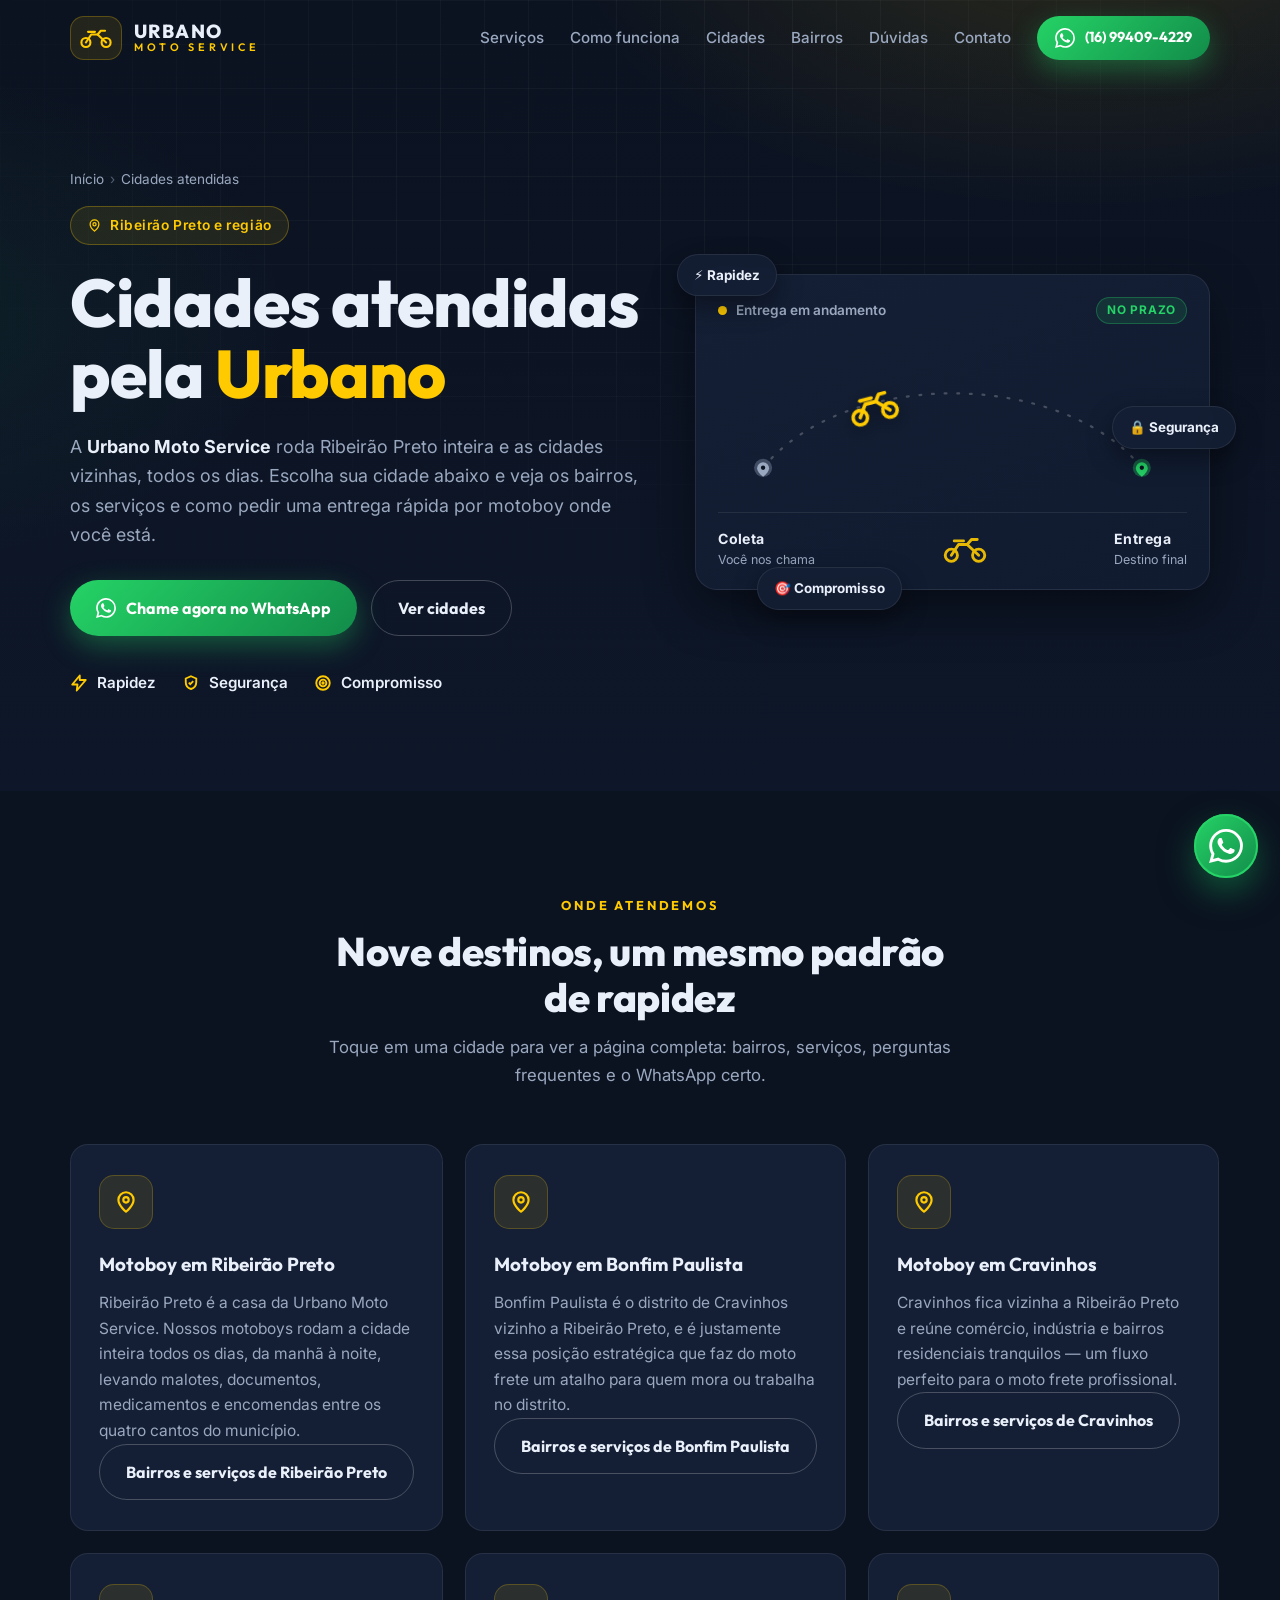
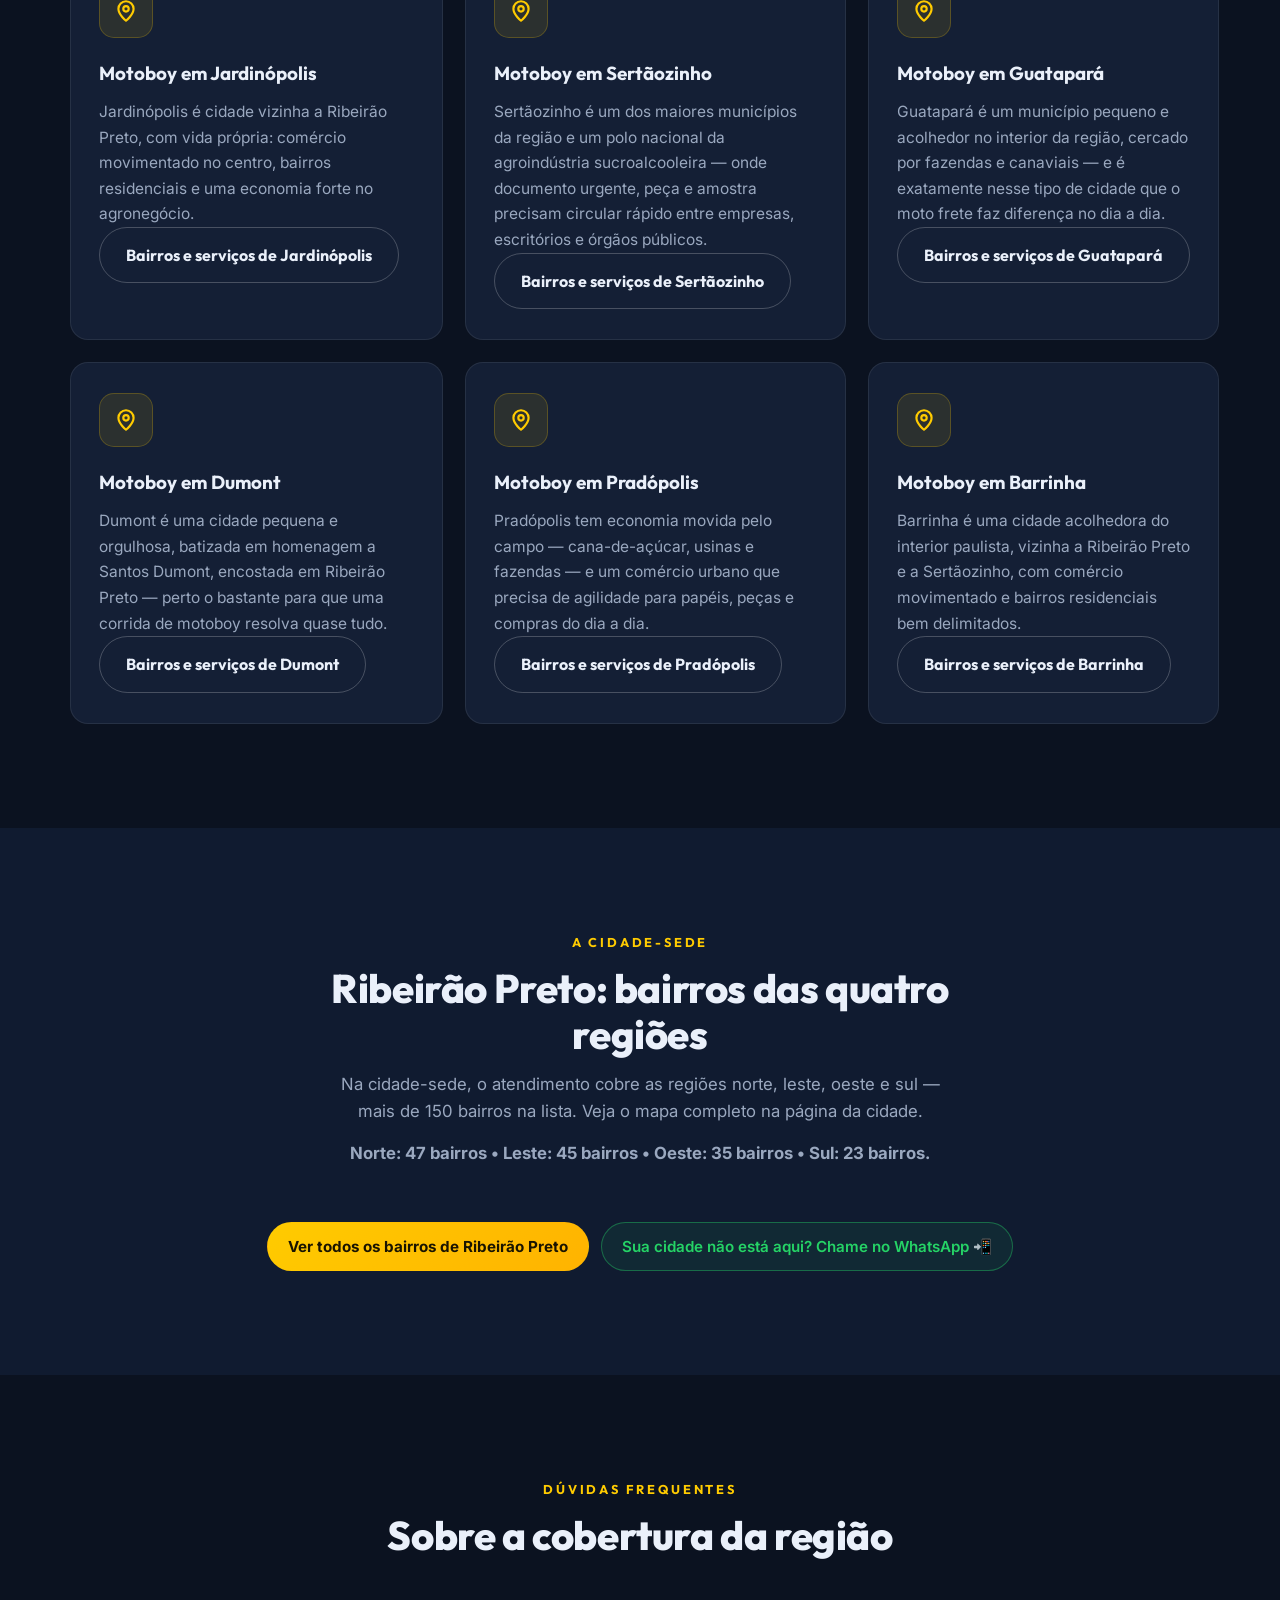
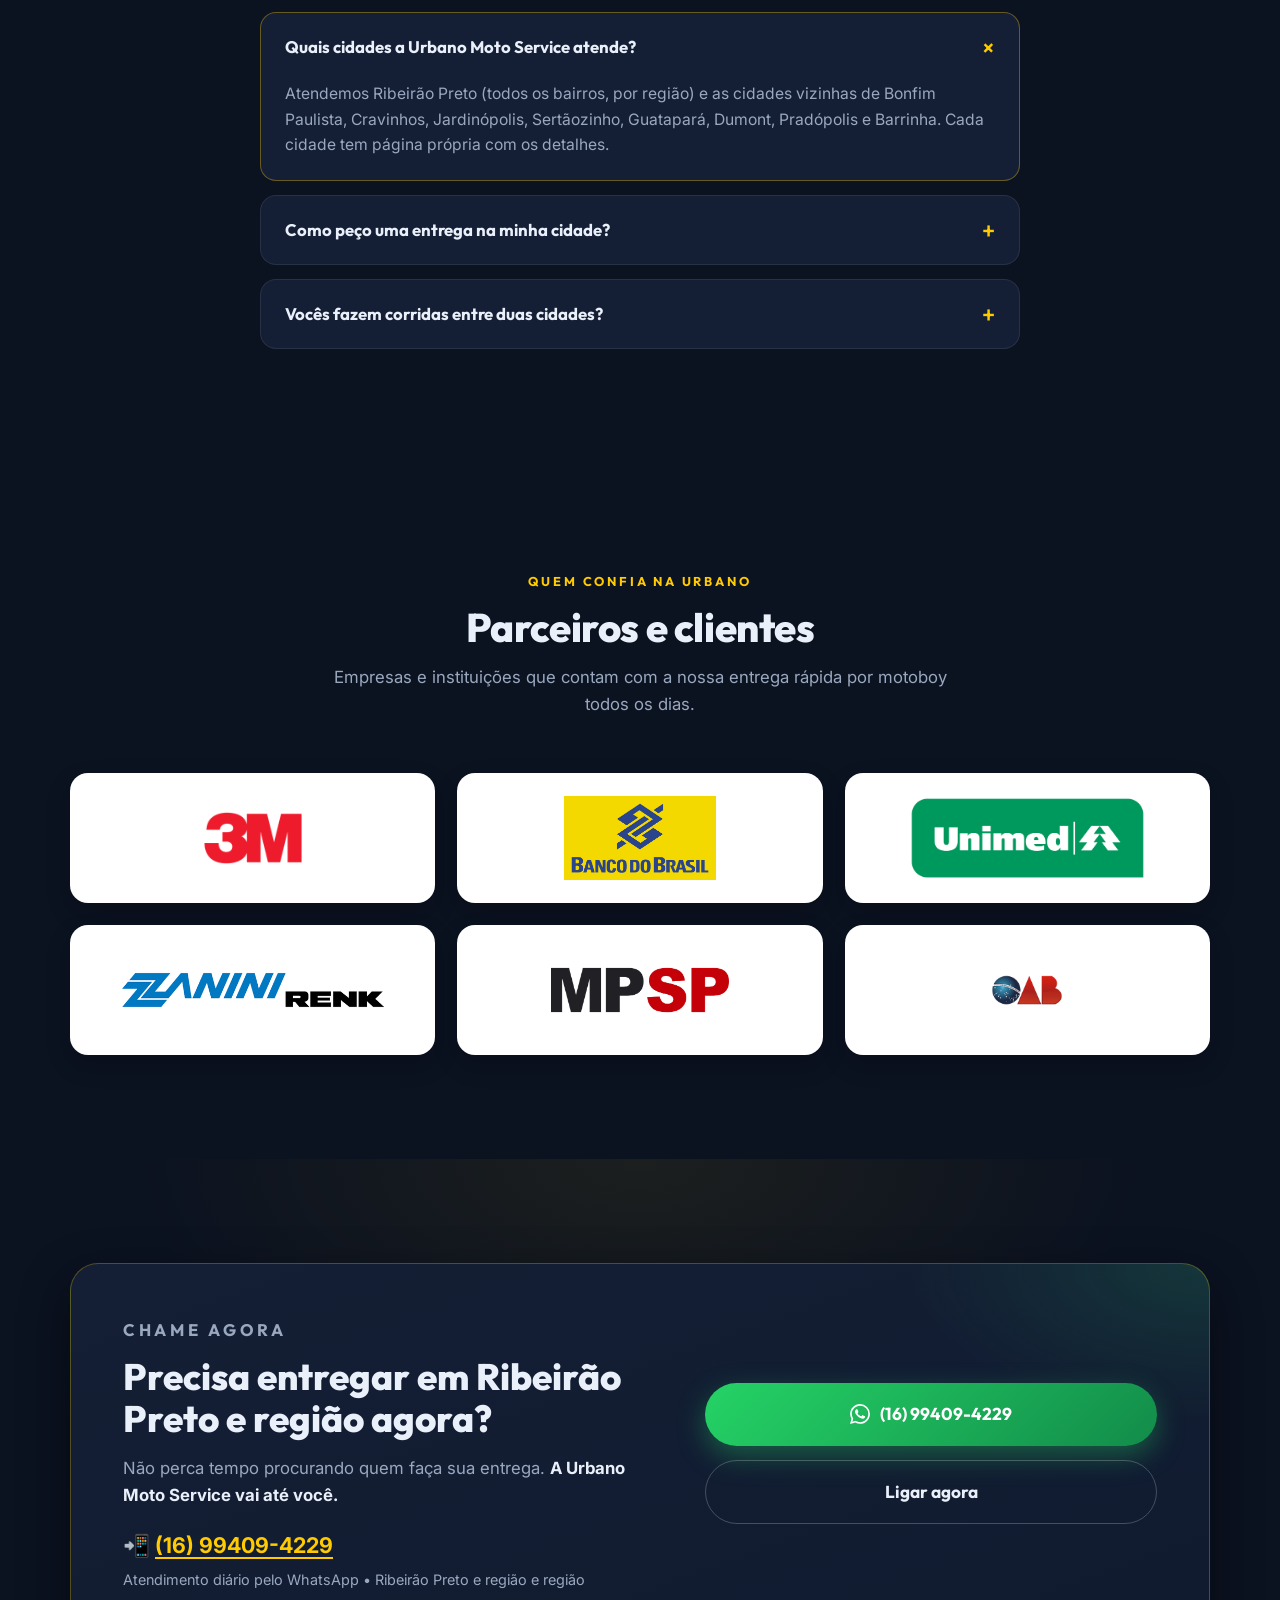
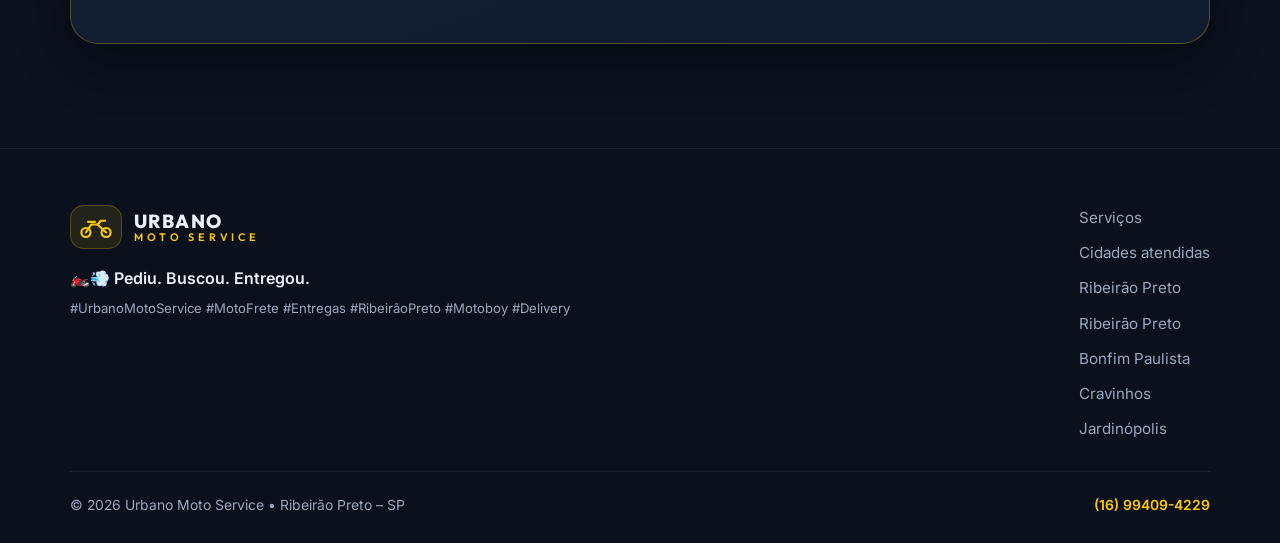
==== commit 43f84bb0: "Nova secao Parceiros e clientes com 6 logomarcas (3M, Banco do Brasil, Unimed, Zanini Renk, MP-SP e " ====
--- a/cidades-atendidas/index.html
+++ b/cidades-atendidas/index.html
@@ -309,6 +309,25 @@
       </div>
     </section>
 
+    <!-- ===================== PARCEIROS ===================== -->
+    <section class="section" id="parceiros">
+      <div class="container">
+        <div class="section-head reveal">
+          <p class="kicker">Quem confia na Urbano</p>
+          <h2>Parceiros e clientes</h2>
+          <p class="section-sub">Empresas e instituições que contam com a nossa entrega rápida por motoboy todos os dias.</p>
+        </div>
+        <div class="grid grid-3 partner-grid">
+          <article class="partner reveal"><img src="/img/parceiros/parceiro-3m.png" alt="Logomarca da 3M" loading="lazy" width="600" height="400"></article>
+          <article class="partner reveal"><img src="/img/parceiros/parceiro-banco-do-brasil.png" alt="Logomarca do Banco do Brasil" loading="lazy" width="600" height="333"></article>
+          <article class="partner reveal"><img src="/img/parceiros/parceiro-unimed.png" alt="Logomarca da Unimed" loading="lazy" width="600" height="213"></article>
+          <article class="partner reveal"><img src="/img/parceiros/parceiro-zanini-renk.png" alt="Logomarca da Zanini Renk" loading="lazy" width="600" height="160"></article>
+          <article class="partner reveal"><img src="/img/parceiros/parceiro-mpsp.png" alt="Logomarca do Ministério Público do Estado de São Paulo (MP-SP)" loading="lazy" width="600" height="283"></article>
+          <article class="partner reveal"><img src="/img/parceiros/parceiro-oab.png" alt="Logomarca da OAB — Ordem dos Advogados do Brasil" loading="lazy" width="244" height="244"></article>
+        </div>
+      </div>
+    </section>
+
     <!-- ===================== CONTATO ===================== -->
     <section class="section contact" id="contato">
       <div class="container">
--- a/css/style.css
+++ b/css/style.css
@@ -817,3 +817,17 @@
 .bairro-region h3 { font-family: var(--font-title); font-size: 1.12rem; font-weight: 700; margin-bottom: 14px; }
 .bairro-region .chips { justify-content: flex-start; max-width: none; margin: 0; }
 .chip-bairro { font-size: 0.86rem; padding: 8px 16px; font-weight: 500; }
+
+/* Parceiros e clientes */
+.partner-grid { align-items: stretch; }
+.partner {
+  background: #ffffff;
+  border-radius: var(--radius);
+  padding: 22px 26px;
+  display: flex;
+  align-items: center;
+  justify-content: center;
+  min-height: 130px;
+  box-shadow: 0 10px 24px rgba(0, 0, 0, 0.18);
+}
+.partner img { max-width: 100%; height: auto; max-height: 84px; width: auto; object-fit: contain; }
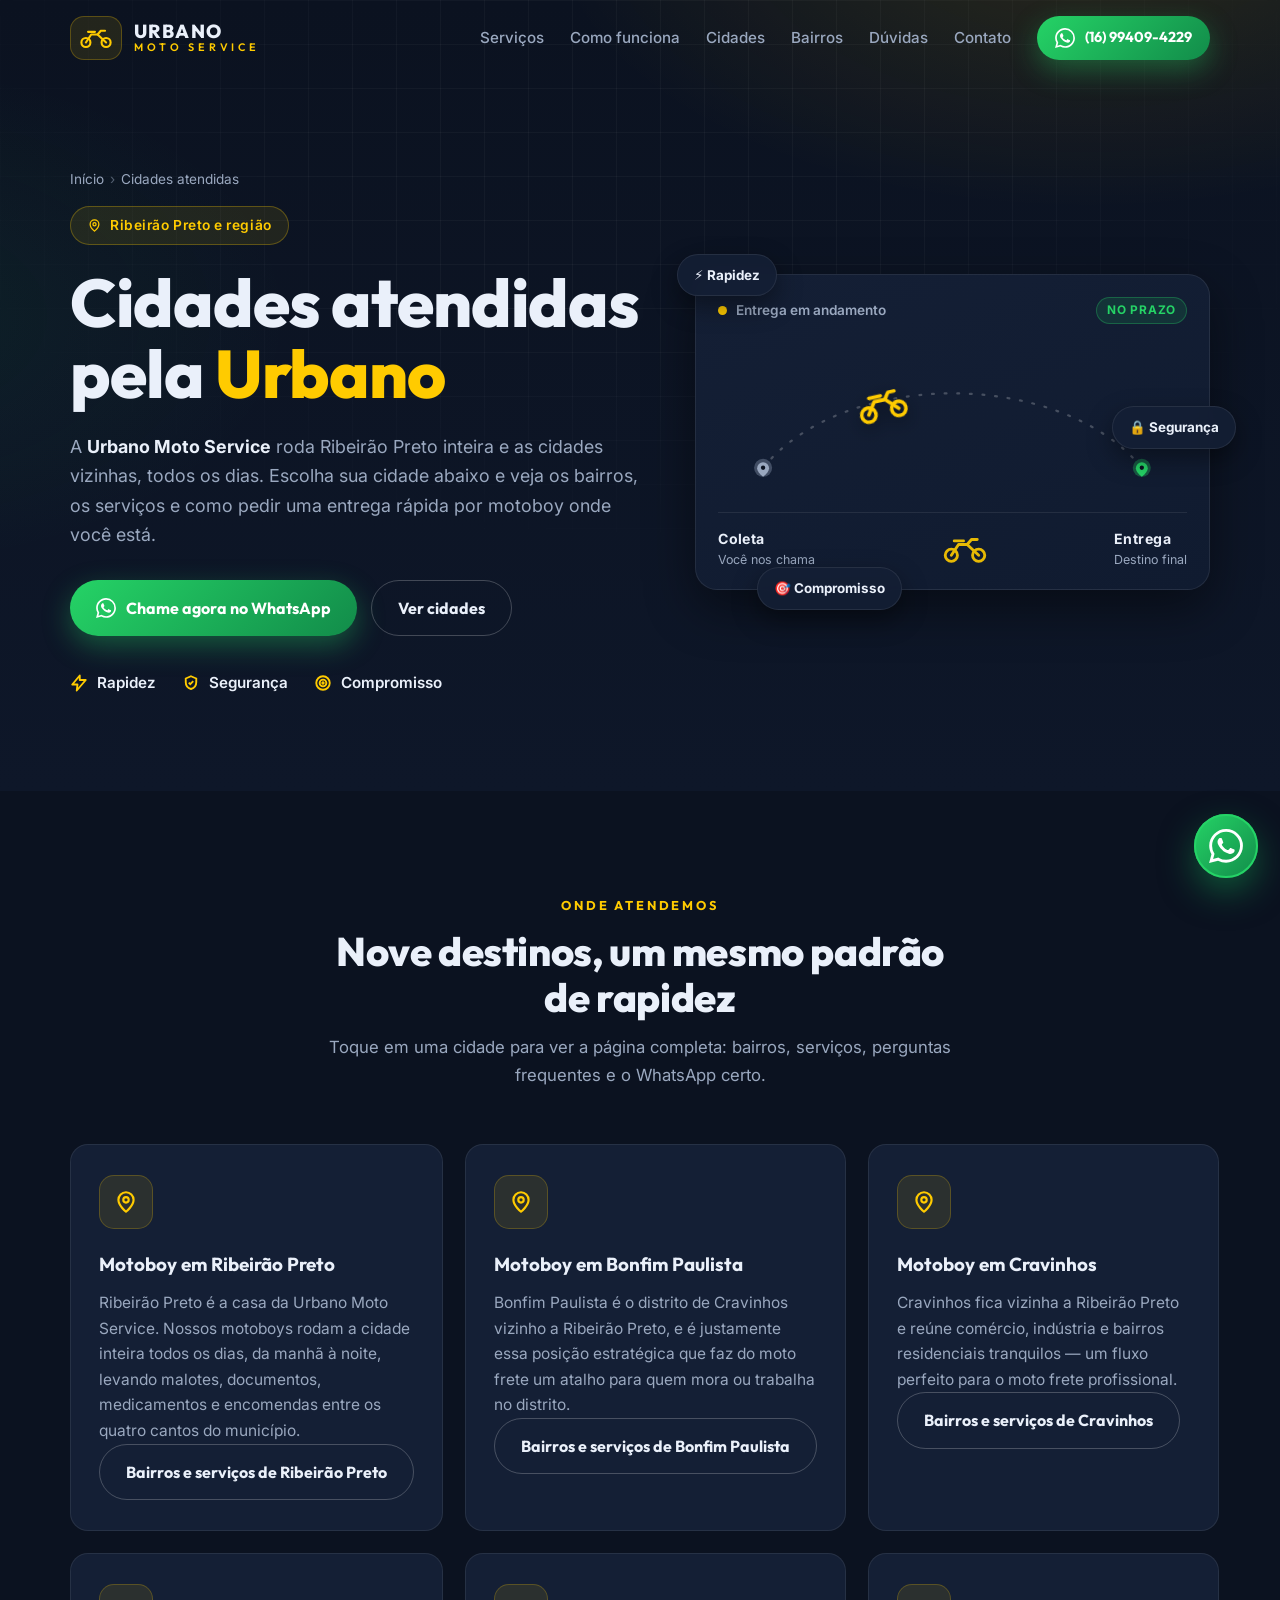
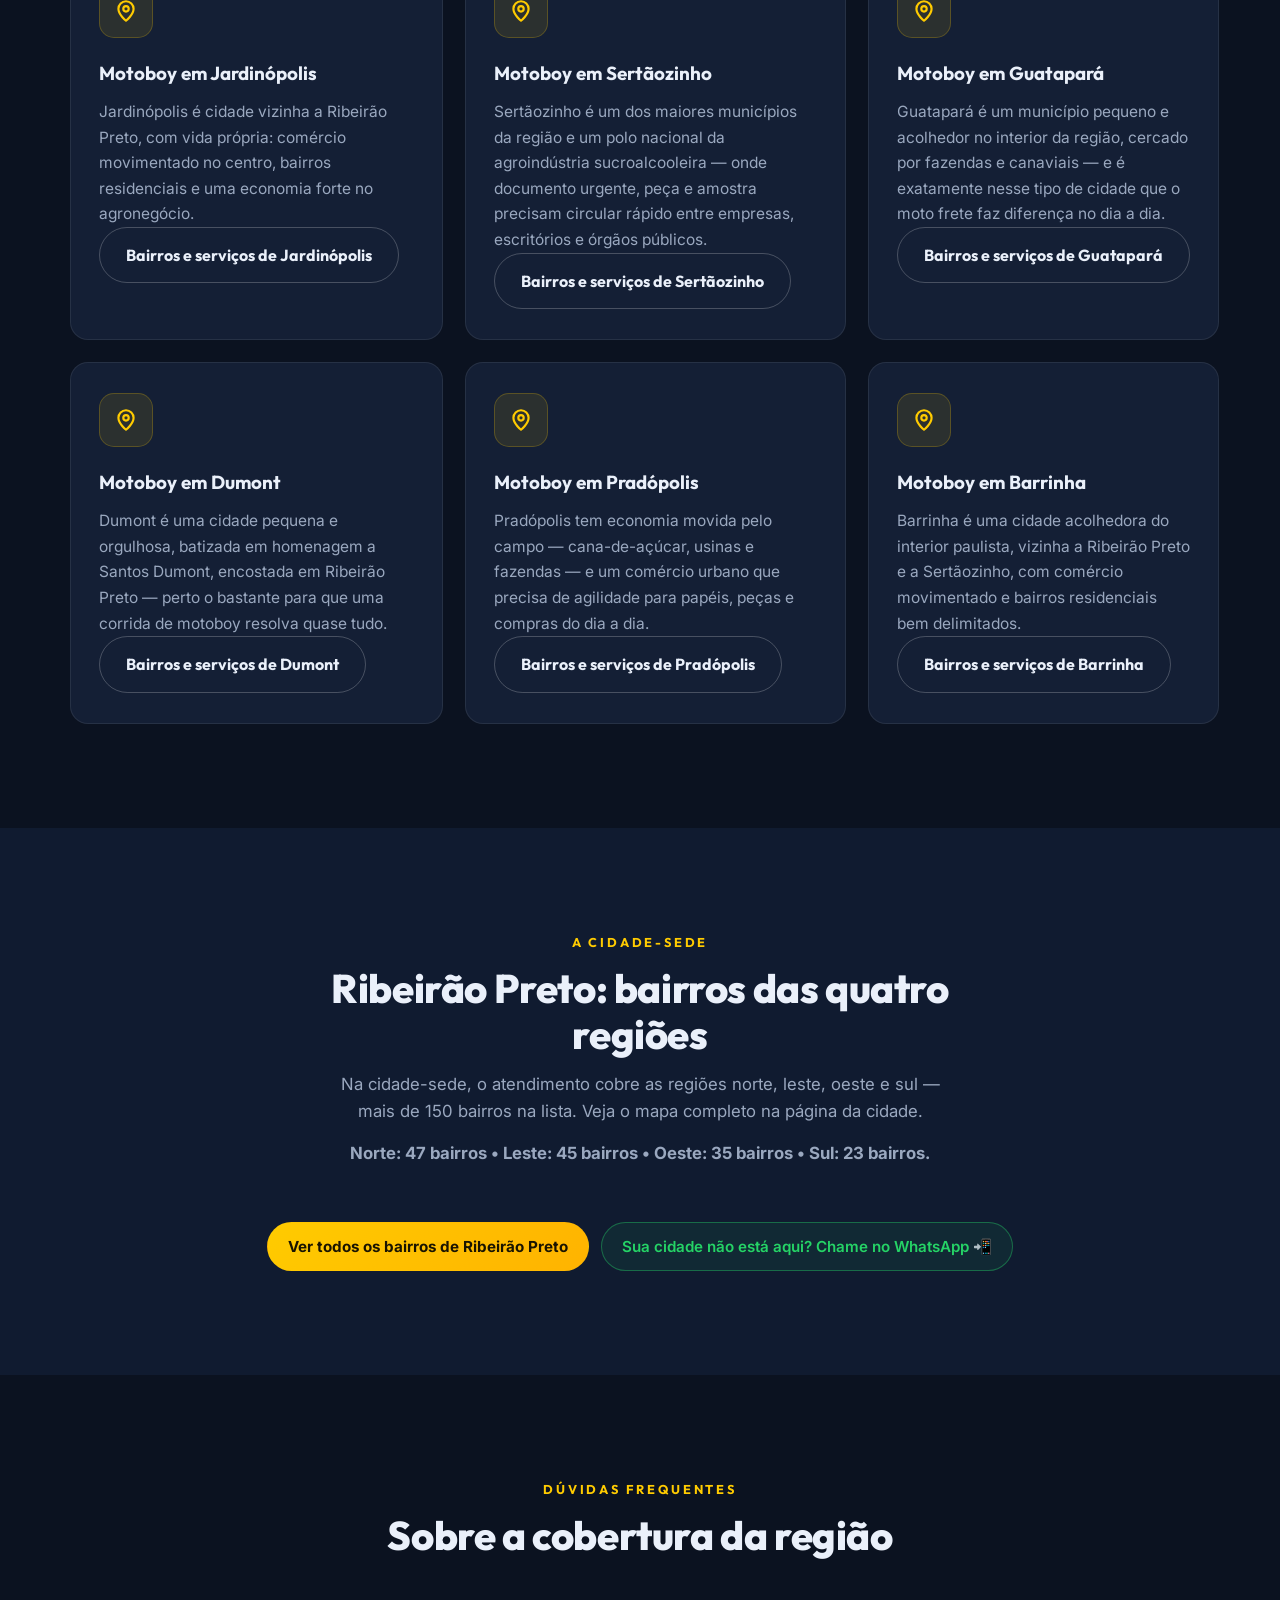
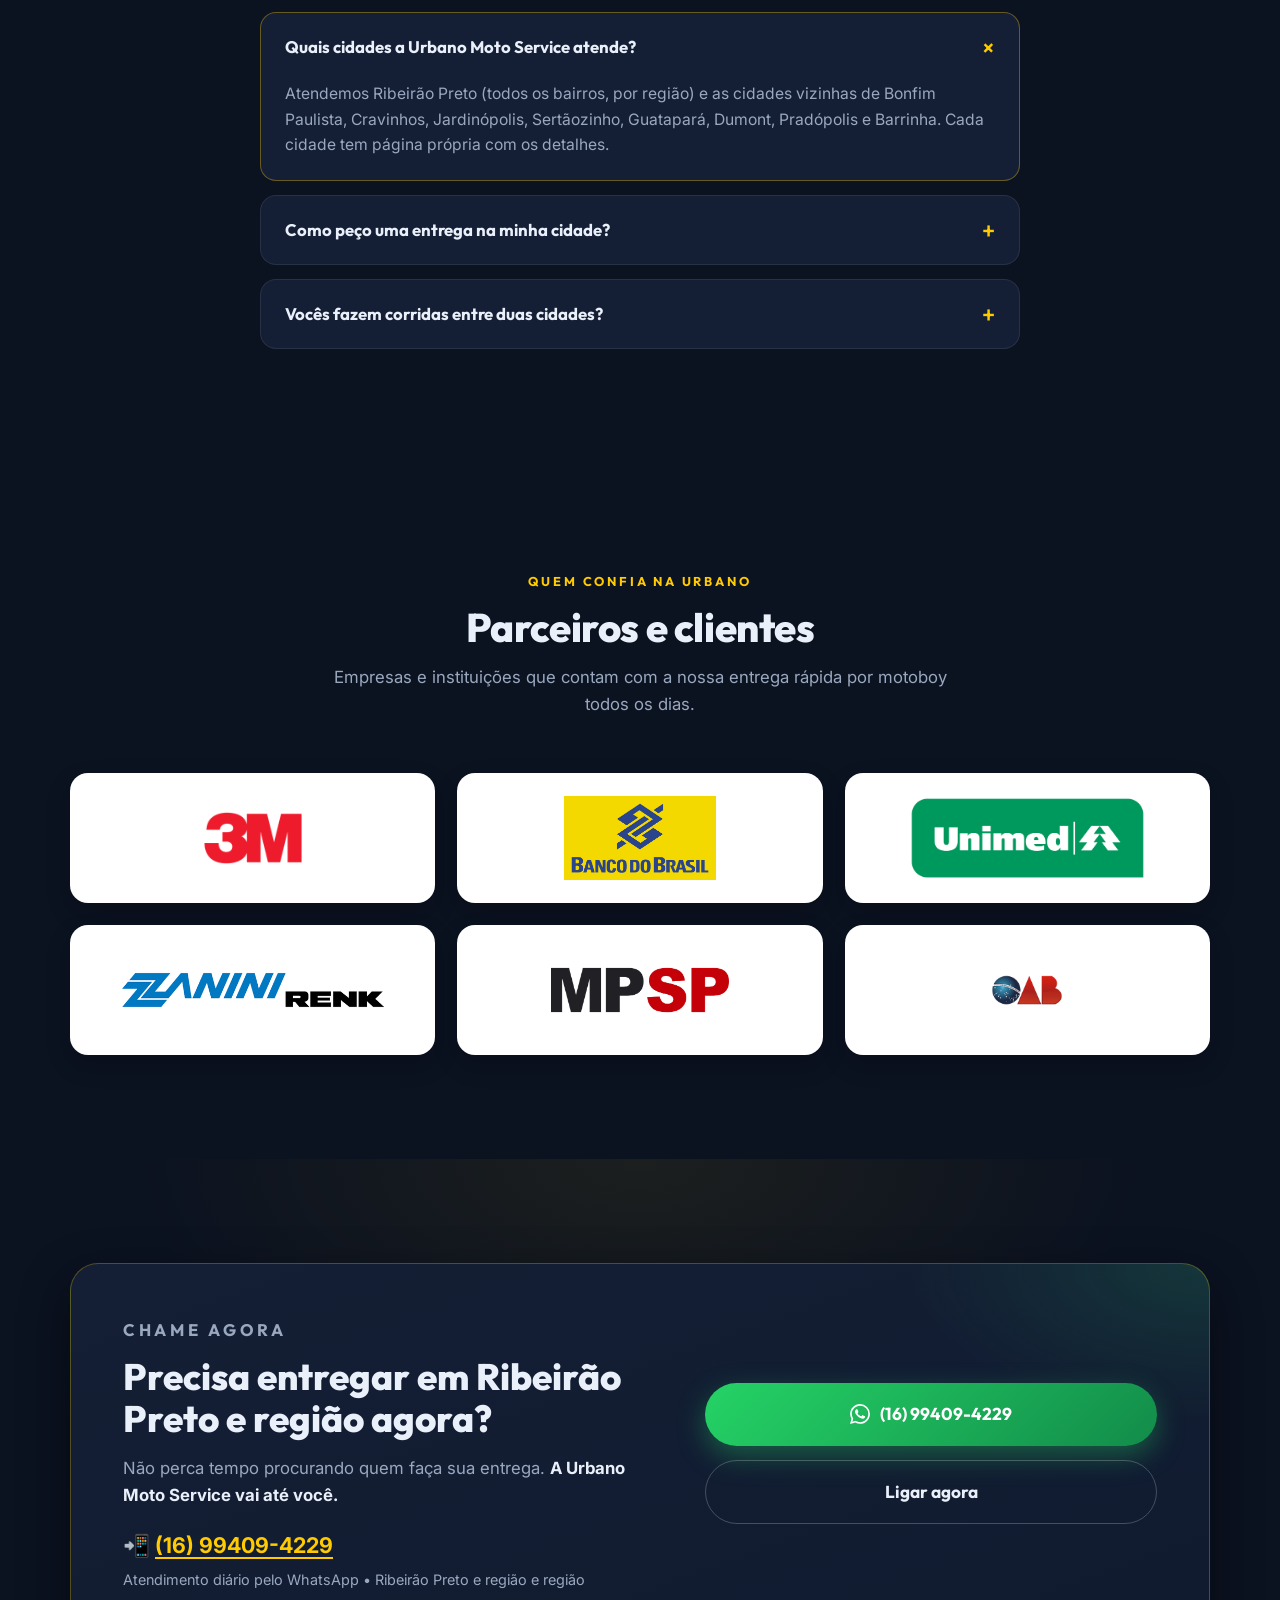
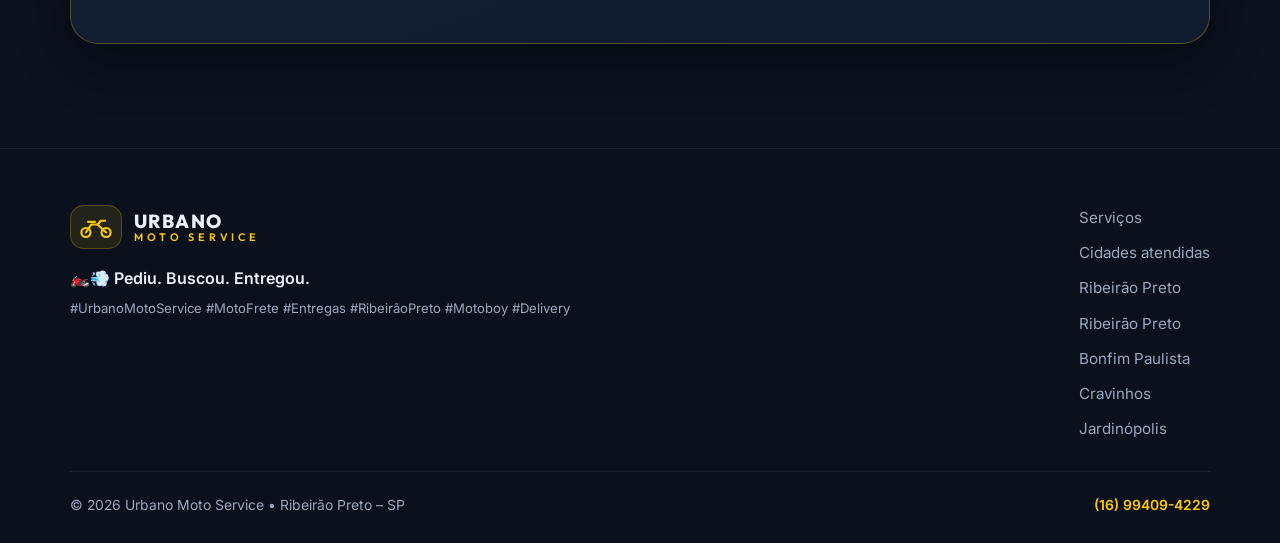
==== commit 73e5c360: "Integracao do Google Tag Manager (GTM-KXH9SXRH) em todas as paginas" ====
--- a/cidades-atendidas/index.html
+++ b/cidades-atendidas/index.html
@@ -101,8 +101,19 @@
   }
 }
   </script>
+  <!-- Google Tag Manager -->
+  <script>(function(w,d,s,l,i){w[l]=w[l]||[];w[l].push({'gtm.start':
+new Date().getTime(),event:'gtm.js'});var f=d.getElementsByTagName(s)[0],
+j=d.createElement(s),dl=l!='dataLayer'?'&l='+l:'';j.async=true;j.src=
+'https://www.googletagmanager.com/gtm.js?id='+i+dl;f.parentNode.insertBefore(j,f);
+})(window,document,'script','dataLayer','GTM-KXH9SXRH');</script>
+  <!-- End Google Tag Manager -->
 </head>
 <body id="inicio">
+<!-- Google Tag Manager (noscript) -->
+<noscript><iframe src="https://www.googletagmanager.com/ns.html?id=GTM-KXH9SXRH"
+height="0" width="0" style="display:none;visibility:hidden"></iframe></noscript>
+<!-- End Google Tag Manager (noscript) -->
 
   <header class="header" id="header">
     <div class="container header-inner">
